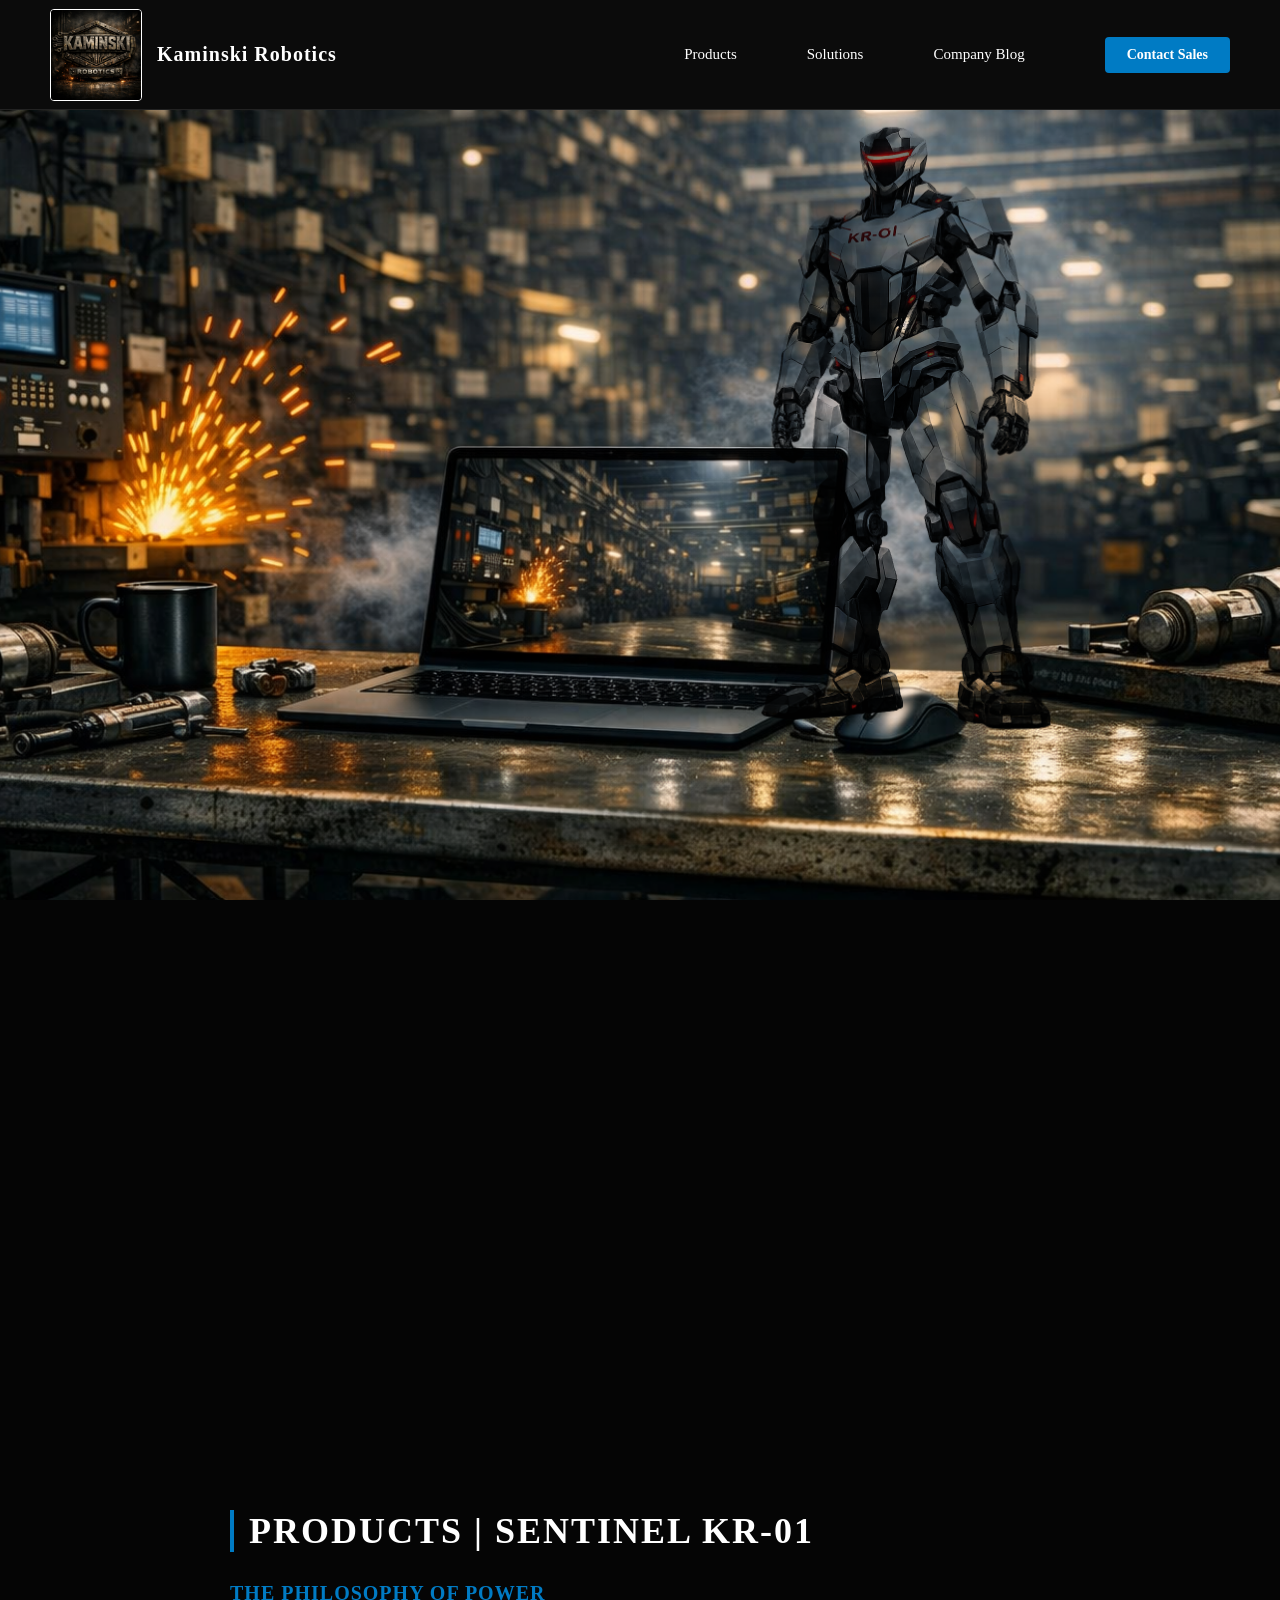
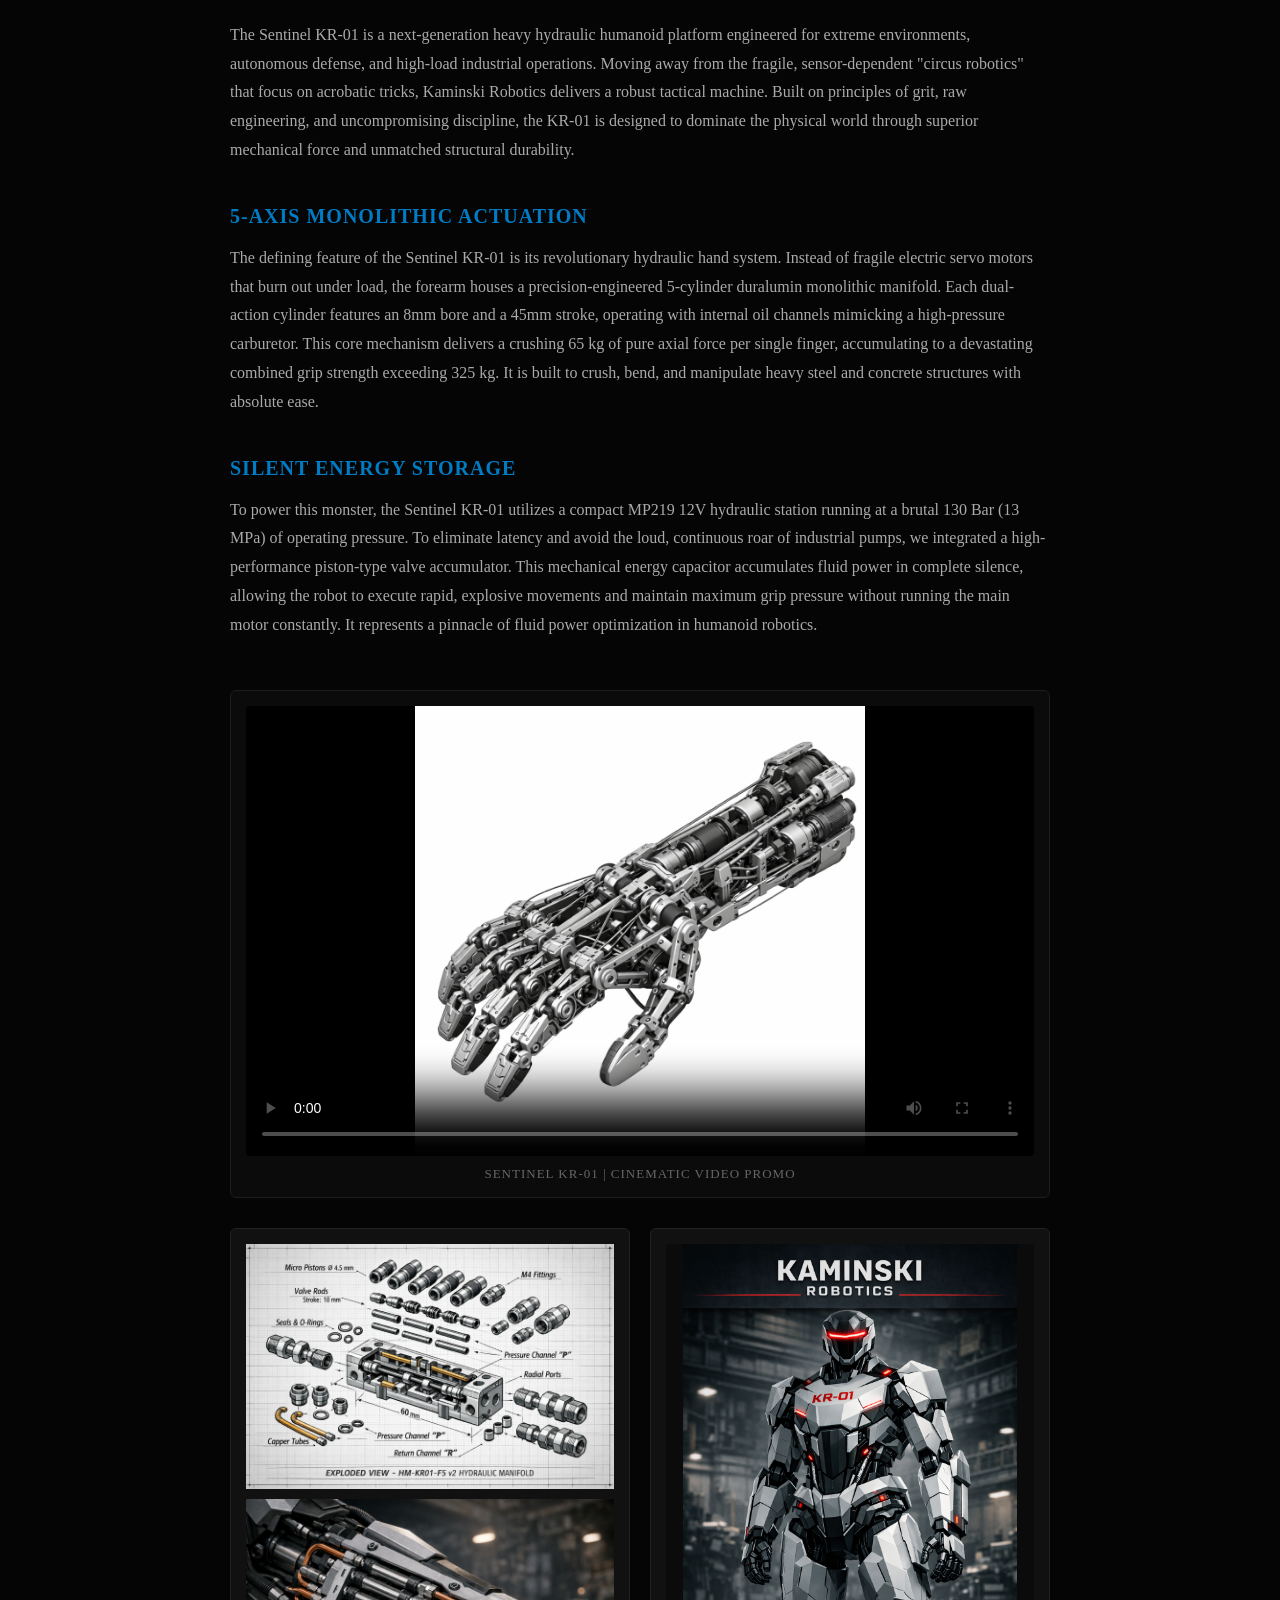
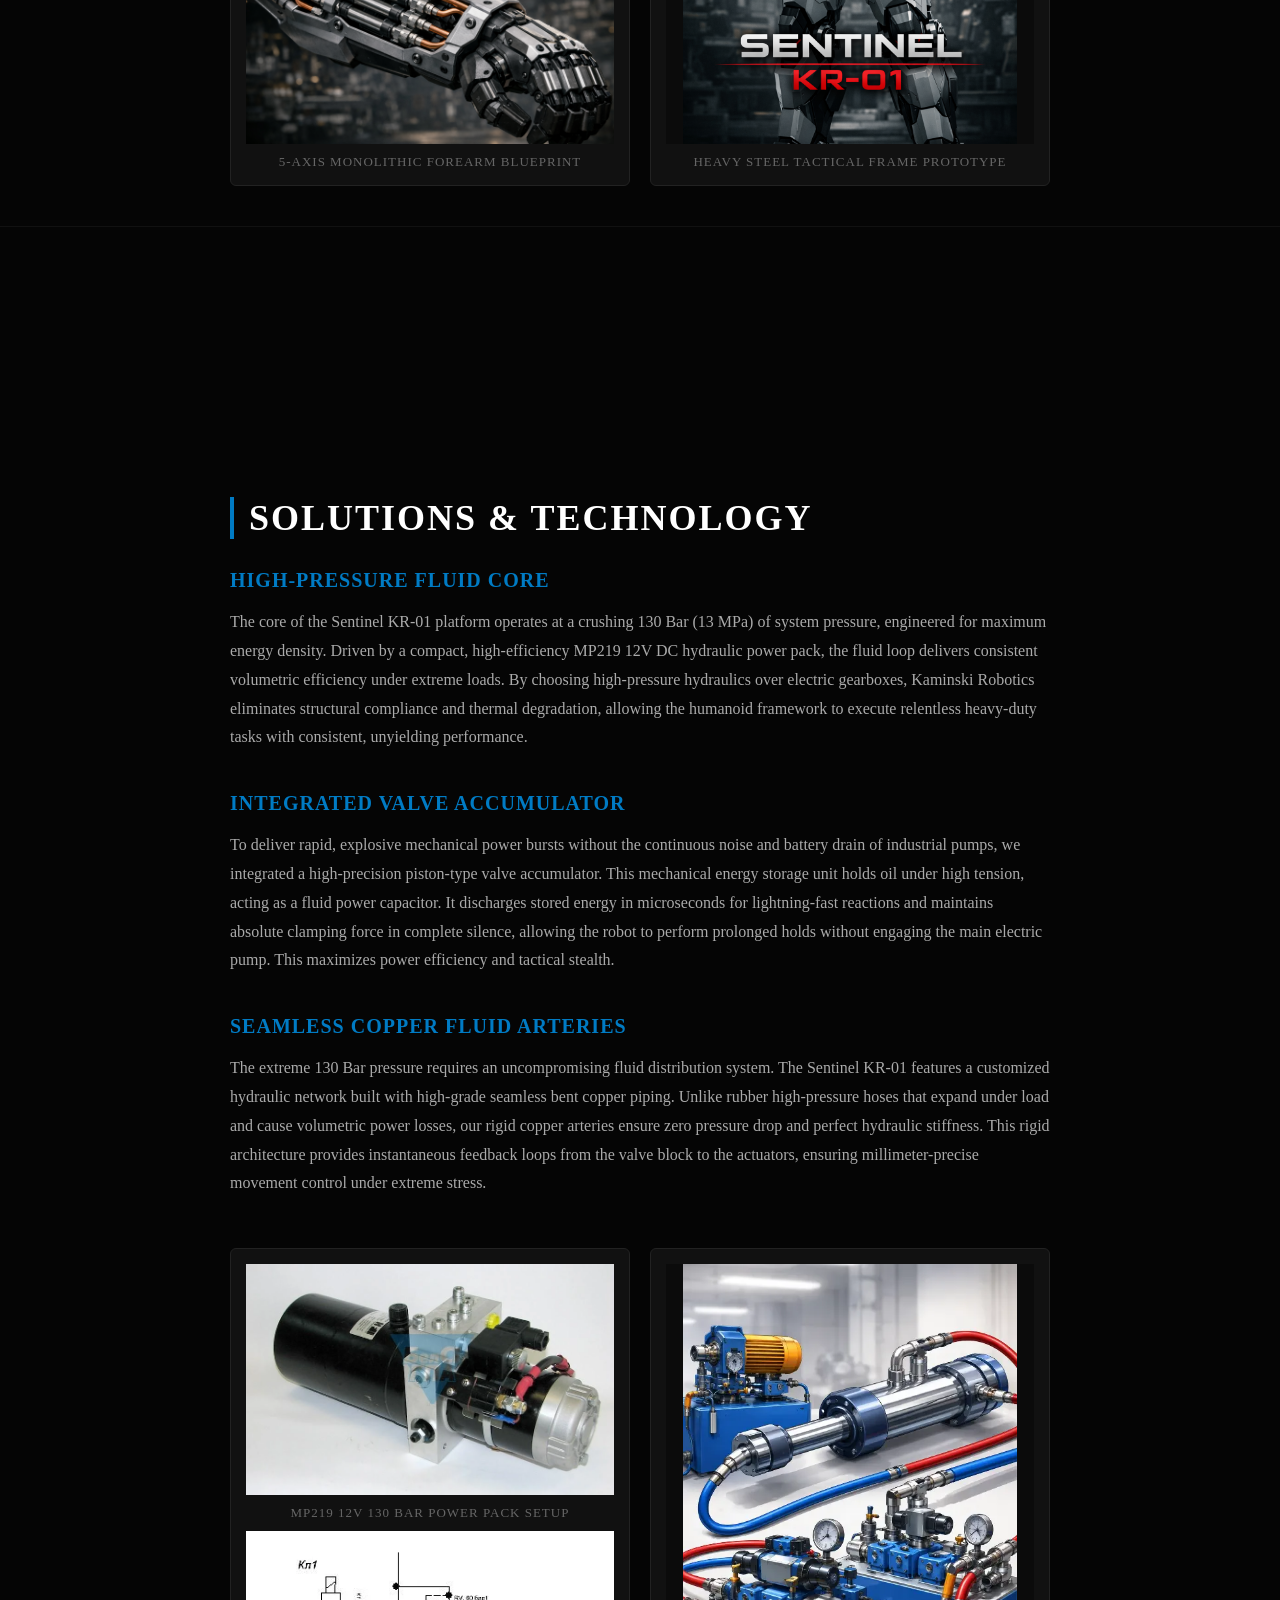
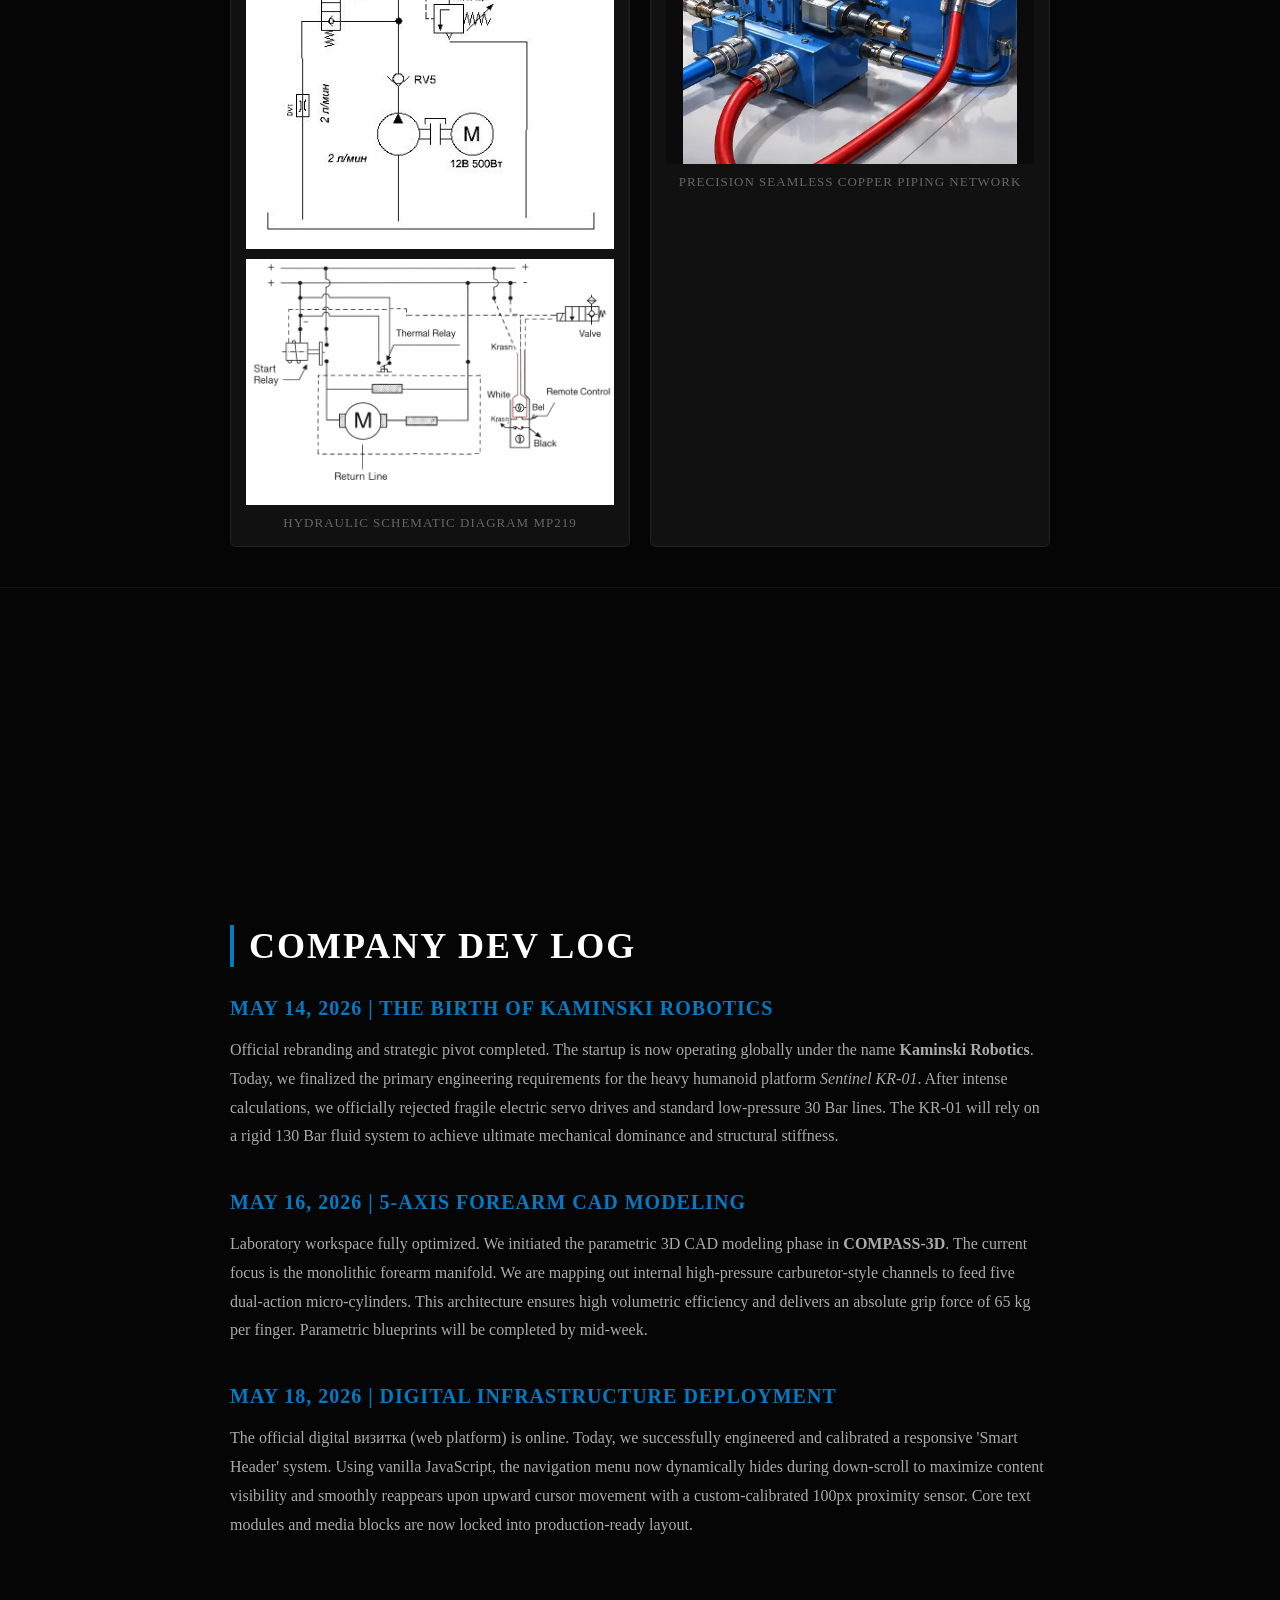
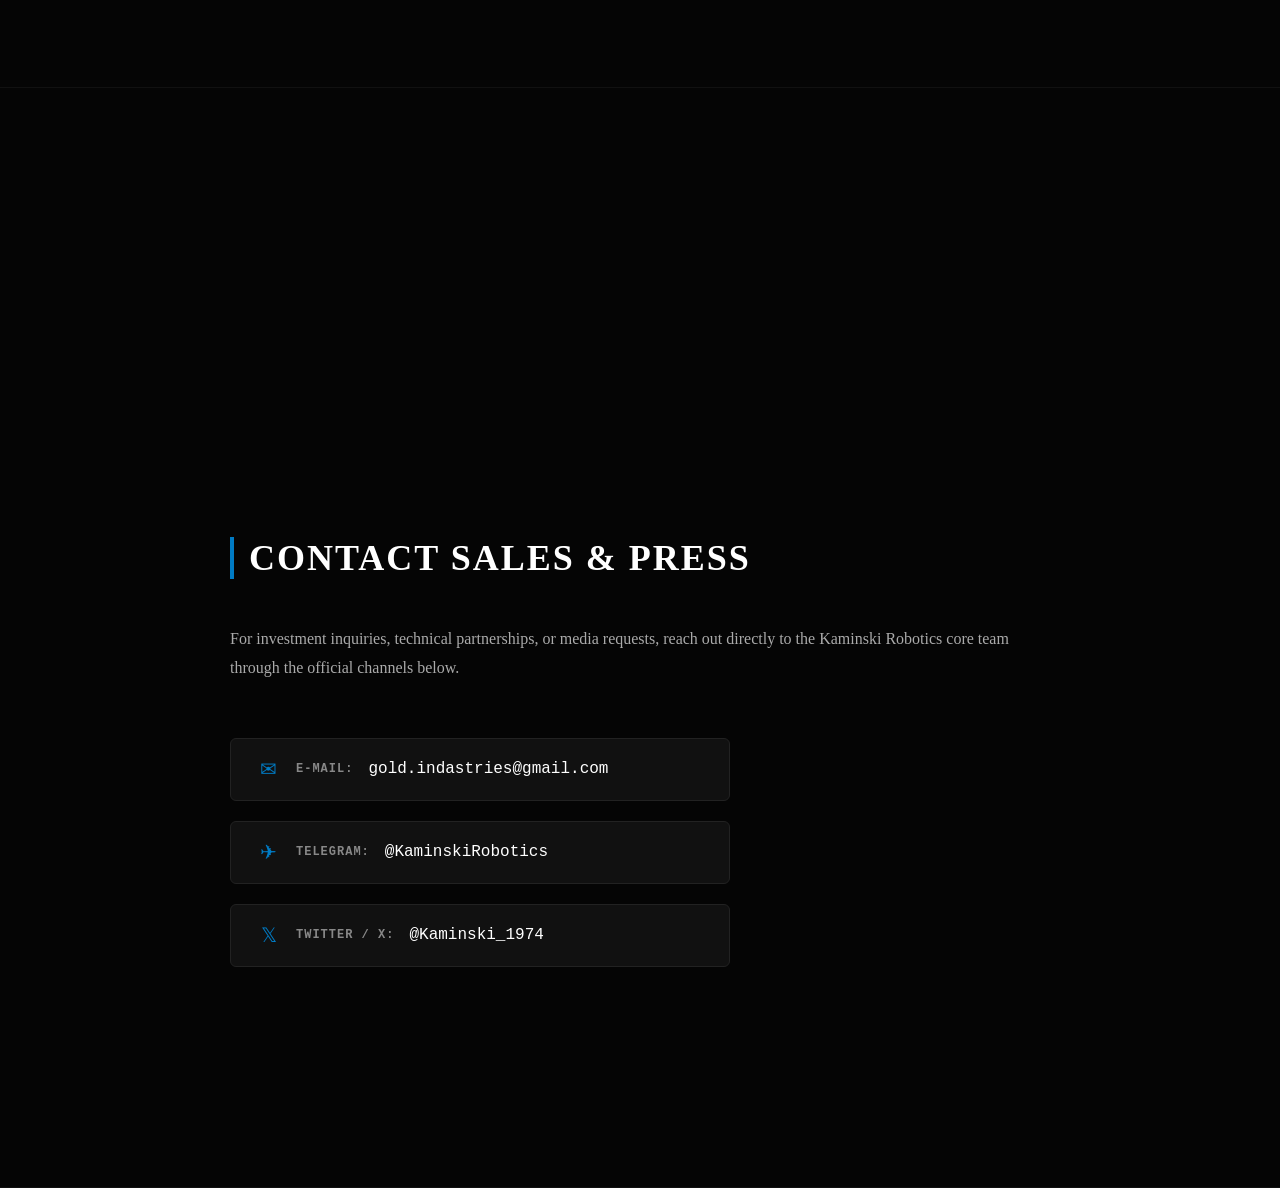
==== index.html @ d95b35e9 "Add files via upload" ====
<!doctype html>
<html lang="en">
  <head>
    <meta charset="UTF-8" />
    <title>Kaminski Robotics | Heavy Hydraulic Humanoid Sentinel KR-01</title>
    <meta name="description" content="Kaminski Robotics — development of next-generation heavy hydraulic humanoid robot Sentinel KR-01 driven by 130 Bar pressure, grit, and raw discipline." />
    <meta name="keywords" content="Kaminski Robotics, Sentinel KR-01, Sentinel robot, hydraulic robotics, humanoid robot, autonomous systems, engineering robotics, next‑gen robotics, robot development, Belarus robotics, robotics engineering, industrial automation, robot manufacturing, engineering innovation, fluid power robot, 130 bar hydraulics" />
    <meta name="robots" content="index, follow" />
    <meta name="viewport" content="width=device-width, initial-scale=1.0" />
    <link rel="stylesheet" href="css/basic.css" />
    <!-- Настройки Favicon для всех типов экранов и устройств -->

<!-- Итоговые профессиональные настройки Favicon -->
    <link rel="icon" type="image/png" href="pfoto/Emblema/favicon/favicon-96x96.png" sizes="96x96" />
    <link rel="icon" type="image/svg+xml" href="pfoto/Emblema/favicon/favicon.svg" />
    <link rel="shortcut icon" href="pfoto/Emblema/favicon/favicon.ico" />
    <link rel="apple-touch-icon" sizes="180x180" href="pfoto/Emblema/favicon/apple-touch-icon.png" />
    <link rel="manifest" href="pfoto/Emblema/favicon/site.webmanifest" />

  </head>
  <body>
   <div class="top-trigger"></div> 
    <header>
      <nav class="main-nav">
        <!-- Блок логотипа: эмблема перед текстом -->
        <div class="logo-block">
          <a href="#" id="back-to-top" style="display: flex; align-items: center; gap: 15px; text-decoration: none;">
            <img src="pfoto/Emblema/01_E.jpeg" alt="Kaminski Robotics Logo" class="logo-img"/>
            <span class="logo-text">Kaminski Robotics</span>
          </a>
        </div>
        
        <!-- Ссылки меню, сдвинутые вправо -->
        <div class="nav-links">
          <a href="#products">Products</a>
          <a href="#technology">Solutions</a>
          <a href="#devlog">Company Blog</a>
        </div>
        
        <!-- Фирменная синяя кнопка действия -->
        <div class="nav-action">
          <a href="#contacts" class="btn-sales">Contact Sales</a>
        </div>
      </nav>
    </header>

    <main>
      <!-- Блок-заставка с картинкой цеха (чистый первый экран) -->
       <!-- 1. ПЕРВЫЙ ЭКРАН (ЗАСТАВКА): Строго изолированный блок -->
      <div class="intro-bg">
        <div class="intro-robot-layer"></div>
        <div class="intro-content">
          <h1>Sentinel KR-01</h1>
          <p>Heavy Hydraulic Humanoid Platform</p>
        </div>
      </div>

      <!-- Раздел 1: ПРОДУКТЫ (Products) -->
      <section id="products" class="site-section">
        <div class="section-content">
          <h2>Products | Sentinel KR-01</h2>
          
          <!-- Блок 1: Концепт и предназначение -->
          <div class="product-block">
            <h3>The Philosophy of Power</h3>
            <p>The Sentinel KR-01 is a next-generation heavy hydraulic humanoid platform engineered for extreme environments, autonomous defense, and high-load industrial operations. Moving away from the fragile, sensor-dependent "circus robotics" that focus on acrobatic tricks, Kaminski Robotics delivers a robust tactical machine. Built on principles of grit, raw engineering, and uncompromising discipline, the KR-01 is designed to dominate the physical world through superior mechanical force and unmatched structural durability.</p>
          </div>

          <!-- Блок 2: Механическая кисть -->
          <div class="product-block">
            <h3>5-Axis Monolithic Actuation</h3>
            <p>The defining feature of the Sentinel KR-01 is its revolutionary hydraulic hand system. Instead of fragile electric servo motors that burn out under load, the forearm houses a precision-engineered 5-cylinder duralumin monolithic manifold. Each dual-action cylinder features an 8mm bore and a 45mm stroke, operating with internal oil channels mimicking a high-pressure carburetor. This core mechanism delivers a crushing 65 kg of pure axial force per single finger, accumulating to a devastating combined grip strength exceeding 325 kg. It is built to crush, bend, and manipulate heavy steel and concrete structures with absolute ease.</p>
          </div>

          <!-- Блок 3: Энергетическое превосходство -->
          <div class="product-block">
            <h3>Silent Energy Storage</h3>
            <p>To power this monster, the Sentinel KR-01 utilizes a compact MP219 12V hydraulic station running at a brutal 130 Bar (13 MPa) of operating pressure. To eliminate latency and avoid the loud, continuous roar of industrial pumps, we integrated a high-performance piston-type valve accumulator. This mechanical energy capacitor accumulates fluid power in complete silence, allowing the robot to execute rapid, explosive movements and maintain maximum grip pressure without running the main motor constantly. It represents a pinnacle of fluid power optimization in humanoid robotics.</p>
          </div>

          <!-- Блок 4: Медиа-галерея (Фото и Видео) -->
          <div class="product-media-gallery">
            <!-- Окно для видеоролика -->
            <div class="media-item video-box">
              <video controls poster="pfoto/hand/hand_01.jpeg" class="product-video">
                <source src="video/hand/video_01.mp4" type="video/mp4">
                Your browser does not support the video tag.
              </video>
              <span>Sentinel KR-01 | Cinematic Video Promo</span>
            </div>

            <!-- Контейнер для двух фотографий робота -->
            <div class="media-images">
              <div class="media-item">
                <img src="pfoto/Robot/05.png" alt="Hydraulic Hand Render" class="product-thumb"/>
                <img src="pfoto/Robot/06.png" alt="Hydraulic Hand Render" class="product-thumb">
                <span>5-Axis Monolithic Forearm Blueprint</span>
              </div>
              <div class="media-item">
                <img src="pfoto/Robot/02_R.png" alt="Sentinel Chassis" class="product-thumb"/>
                <span>Heavy Steel Tactical Frame Prototype</span>
              </div>
            </div>
          </div>
        </div>
      </section> <!-- ТЕГ УСПЕШНО ЗАКРЫТ. Ошибка каши исправлена! -->

      <!-- Раздел 2: РЕШЕНИЯ И ТЕХНОЛОГИИ (Solutions) -->
      <!-- Раздел 2: РЕШЕНИЯ И ТЕХНОЛОГИИ (Solutions) -->
<section id="technology" class="site-section">
  <div class="section-content">
    <h2>Solutions & Technology</h2>

    <!-- Блок 1: Давление и сердце системы -->
    <div class="product-block">
      <h3>High-Pressure Fluid Core</h3>
      <p>The core of the Sentinel KR-01 platform operates at a crushing 130 Bar (13 MPa) of system pressure, engineered for maximum energy density. Driven by a compact, high-efficiency MP219 12V DC hydraulic power pack, the fluid loop delivers consistent volumetric efficiency under extreme loads. By choosing high-pressure hydraulics over electric gearboxes, Kaminski Robotics eliminates structural compliance and thermal degradation, allowing the humanoid framework to execute relentless heavy-duty tasks with consistent, unyielding performance.</p>
    </div>

    <!-- Блок 2: Гидроаккумулятор (Наша фишка тишины и взрывной силы) -->
    <div class="product-block">
      <h3>Integrated Valve Accumulator</h3>
      <p>To deliver rapid, explosive mechanical power bursts without the continuous noise and battery drain of industrial pumps, we integrated a high-precision piston-type valve accumulator. This mechanical energy storage unit holds oil under high tension, acting as a fluid power capacitor. It discharges stored energy in microseconds for lightning-fast reactions and maintains absolute clamping force in complete silence, allowing the robot to perform prolonged holds without engaging the main electric pump. This maximizes power efficiency and tactical stealth.</p>
    </div>

    <!-- Блок 3: Медные магистрали -->
    <div class="product-block">
      <h3>Seamless Copper Fluid Arteries</h3>
      <p>The extreme 130 Bar pressure requires an uncompromising fluid distribution system. The Sentinel KR-01 features a customized hydraulic network built with high-grade seamless bent copper piping. Unlike rubber high-pressure hoses that expand under load and cause volumetric power losses, our rigid copper arteries ensure zero pressure drop and perfect hydraulic stiffness. This rigid architecture provides instantaneous feedback loops from the valve block to the actuators, ensuring millimeter-precise movement control under extreme stress.</p>
    </div>

    <!-- Блок 4: Медиа-зона для этого раздела (Сюда мы вставим фото вашей гидростанции и медных трубок) -->
    <div class="product-media-gallery">
      <div class="media-images">
        <div class="media-item">
          <!-- Сюда пойдет фото вашей реальной маслостанции МРР219 -->
          <img src="pfoto/Pomp/Pomp_01.webp" alt="MP219 Hydraulic Station" class="product-thumb"/>
          <span>MP219 12V 130 Bar Power Pack Setup</span>
          <img src="pfoto/Pomp/Pomp_03.webp" alt="MP219 Hydraulic Station" class="product-thumb"/>
          <img src="pfoto/Pomp/Pomp_04.png" alt="MP219 Hydraulic Station" class="product-thumb"/>
          <span>HYDRAULIC SCHEMATIC DIAGRAM MP219</span>
        </div>
        <div class="media-item">
          <!-- Сюда пойдет фото изогнутых медных трубок, клапанов или манометра на 130 бар -->
          <img src="pfoto/Pomp/Pomp_02.webp" alt="Copper Fluid Lines" class="product-thumb"/>
          <span>Precision Seamless Copper Piping Network</span>
        </div>
      </div>
    </div>

  </div>
</section>


      <!-- Раздел 3: БЛОГ РАЗРАБОТКИ (Company Blog) -->
      <!-- Раздел 3: БЛОГ РАЗРАБОТКИ (Company Blog) -->
<section id="devlog" class="site-section">
  <div class="section-content">
    <h2>Company Dev Log</h2>

    <!-- Запись 1: Запуск компании и выбор гидросистемы -->
    <div class="product-block">
      <h3>May 14, 2026 | The Birth of Kaminski Robotics</h3>
      <p>Official rebranding and strategic pivot completed. The startup is now operating globally under the name <strong>Kaminski Robotics</strong>. Today, we finalized the primary engineering requirements for the heavy humanoid platform <em>Sentinel KR-01</em>. After intense calculations, we officially rejected fragile electric servo drives and standard low-pressure 30 Bar lines. The KR-01 will rely on a rigid 130 Bar fluid system to achieve ultimate mechanical dominance and structural stiffness.</p>
    </div>

    <!-- Запись 2: Проектирование моноблока -->
    <div class="product-block">
      <h3>May 16, 2026 | 5-Axis Forearm CAD Modeling</h3>
      <p>Laboratory workspace fully optimized. We initiated the parametric 3D CAD modeling phase in <strong>COMPASS-3D</strong>. The current focus is the monolithic forearm manifold. We are mapping out internal high-pressure carburetor-style channels to feed five dual-action micro-cylinders. This architecture ensures high volumetric efficiency and delivers an absolute grip force of 65 kg per finger. Parametric blueprints will be completed by mid-week.</p>
    </div>

    <!-- Запись 3: Калибровка умного веб-интерфейса -->
    <div class="product-block">
      <h3>May 18, 2026 | Digital Infrastructure Deployment</h3>
      <p>The official digital визитка (web platform) is online. Today, we successfully engineered and calibrated a responsive 'Smart Header' system. Using vanilla JavaScript, the navigation menu now dynamically hides during down-scroll to maximize content visibility and smoothly reappears upon upward cursor movement with a custom-calibrated 100px proximity sensor. Core text modules and media blocks are now locked into production-ready layout.</p>
    </div>

  </div>
</section>
 <!-- Раздел 4: КОНТАКТЫ (Contacts) -->
      <section id="contacts" class="site-section">
        <div class="section-content contacts-box">
          <h2>Contact Sales & Press</h2>
          <p>For investment inquiries, technical partnerships, or media requests, reach out directly to the Kaminski Robotics core team through the official channels below.</p>
          
          <div class="contacts-links">
            <!-- 1. E-mail с автозаполнением темы -->
            <a href="mailto:sony2764@://gmail.com" class="contact-item">
              <span class="contact-icon">✉</span> 
              <span class="contact-label">E-mail:</span> gold.indastries@gmail.com
            </a>

            <!-- 2. Telegram (Замените 'YourTelegram' на ваш реальный ник или канал) -->
            <a href="https://t.me" target="_blank" class="contact-item">
              <span class="contact-icon">✈</span> 
              <span class="contact-label">Telegram:</span> @KaminskiRobotics
            </a>

            <!-- 3. X / Twitter (Замените 'YourTwitter' на ваш ник) -->
            <a href="https://x.com" target="_blank" class="contact-item">
              <span class="contact-icon">𝕏</span> 
              <span class="contact-label">Twitter / X:</span> @Kaminski_1974
            </a>
          </div>
        </div>
      </section>
    </main>
    
    <!-- Подключение нашей умной логики мыши и скролла -->
    <script src="js/script.js"></script> 
  </body>
</html>
---- css/basic.css ----
/* 1. Базовые настройки экрана (Разрешаем сайту свободный скролл) */
html, body, main {
  margin: 0;
  padding: 0;
  width: 100%;
}

html {
  scroll-behavior: smooth;
}

/* 2. Общие настройки цвета фона */
body {
  background-color: #050505;
}

/* 3. Натяжение картинки цеха строго на один первый экран */
.intro-bg {
  position: absolute;
  top: 0;
  left: 0;
  width: 100%;
  height: 100vh; /* Ровно один экран в высоту */
  background-image: url(../pfoto/View/01_V.png);
  background-size: cover;
  background-repeat: no-repeat;
  background-position: center top;
  z-index: 1; /* Картинка лежит под контентом */
}



.intro-robot-layer {
  position: absolute;
  top: 90px;
  right: 5%; 
  width: 50%; 
  height: 85vh;

 
  
  /* ИСПРАВЛЕНО: Точный путь к вашему файлу */
  background-image: url(../pfoto/Robot/07.png); 
  
  background-size: contain; 
  background-repeat: no-repeat;
  background-position: bottom center; 
  background-blend-mode: multiply; 
  mix-blend-mode: multiply; 
  z-index: 3; 
}




/* Настройка тега шапки */
header {
  width: 100%;
  margin: 0;
  padding: 0;
}

/* 4. Главная панель меню Kaminski Robotics */
.main-nav {
  background-color: #0b0b0b;
  border-bottom: 1px solid #222222;
  height: 110px; 
  width: 100%;
  margin: 0;
  box-sizing: border-box;
  display: flex;
  align-items: center;
  padding: 0 50px;

  /* Фиксация меню и плавность анимации */
  position: fixed;
  top: 0;
  left: 0;
  z-index: 9999; /* Меню перекрывает картинку */
  transition: transform 0.4s ease-in-out; 
  transform: translateY(0); 
}

.logo-block {
  display: flex;
  align-items: center;
  gap: 15px; 
}

.logo-block a, .logo-block a:visited {
  color: #ffffff;
}

/* Массивная, заметная эмблема */
.logo-img {
  height: 90px; 
  width: 90px;
  object-fit: cover;
  border-radius: 4px; 
  border: 1px solid white; 
}

.logo-text {
  color: #ffffff;
  font-weight: 800;
  font-size: 20px;
  letter-spacing: 1px;
}

/* Смещение меню в правый край */
.nav-links {
  display: flex;
  gap: 70px; 
  margin-left: auto; 
  margin-right: 80px; 
}

.nav-links a {
  color: #ffffff;
  text-decoration: none;
  font-weight: 500;
  font-size: 15px;
  transition: 0.2s;
  white-space: nowrap;
}

.nav-links a:hover {
  color: #d4af37; 
}

/* Настройка синей кнопки в стиле Boston Dynamics */
.nav-action {
  display: flex;
  align-items: center;
}

.btn-sales {
  background-color: #007bc4;
  color: #ffffff;
  text-decoration: none;
  padding: 10px 22px;
  border-radius: 4px;
  font-weight: 600;
  font-size: 14px;
  transition: 0.3s;
  white-space: nowrap;
}

.btn-sales:hover {
  background-color: #005da1;
}







/* 5. Настройка размашистых текстовых разделов */
.site-section {
  position: relative;
  z-index: 2; /* Поднимает текст над фоновой картинкой первого экрана */
  width: 100%;
  min-height: 100vh; /* Каждый блок занимает ровно один экран */
  
  /* ИСПРАВЛЕНО: Теперь элементы строятся сверху вниз, а не сжимаются вбок */
  display: flex;
  flex-direction: column; 
  align-items: center;
  justify-content: center;
  
  background-color: #050505; 
  border-bottom: 1px solid #111111; 
  box-sizing: border-box; 
}

/* Опускаем самый первый раздел ниже, освобождая интро-рисунок */
#products {
  margin-top: 160vh; 
}



/* ИСПРАВЛЕНО: Даем 200px чистого пространства между разделами, чтобы разнести их */
.site-section + .site-section {
  margin-top: 200px; 
}

/* Настройка текстового контейнера */
.section-content {
  width: 100%;
  max-width: 900px;
  padding: 40px;
  text-align: left;
  box-sizing: border-box;
}

/* Брутальные заголовки с синей чертой */
.section-content h2 {
  color: #ffffff;
  font-size: 36px;
  font-weight: 800;
  text-transform: uppercase;
  letter-spacing: 2px;
  margin-bottom: 30px;
  border-left: 4px solid #007bc4; 
  padding-left: 15px;
}

/* Инженерный текст описания */
.section-content p {
  color: #aaaaaa; 
  font-size: 16px;
  line-height: 1.8; 
  margin-bottom: 25px;
}

/* 6. Технические классы для «умного меню» */
.top-trigger {
  position: fixed;
  top: 0;
  left: 0;
  width: 100%;
  height: 20px; 
  z-index: 10000; 
  pointer-events: auto;
}

.main-nav.nav-hidden {
  transform: translateY(-110px);
}

/* Дополнительные стили для объемного описания продукта */
.product-block {
  margin-bottom: 40px; /* Отступы между смысловыми абзацами */
}

.product-block h3 {
  color: #007bc4; /* Синие аккуратные подзаголовки */
  font-size: 20px;
  text-transform: uppercase;
  letter-spacing: 1px;
  margin-bottom: 10px;
}

/* Стили для галереи фото и видео */
.product-media-gallery {
  display: flex;
  flex-direction: column;
  gap: 30px;
  margin-top: 50px;
  width: 100%;
}

.media-item {
  display: flex;
  flex-direction: column;
  gap: 10px;
  background-color: #111111;
  padding: 15px;
  border-radius: 6px;
  border: 1px solid #222222;
}

.media-item span {
  color: #666666;
  font-size: 13px;
  text-transform: uppercase;
  letter-spacing: 1px;
}

.product-video {
  width: 100%;
  max-height: 450px;
  border-radius: 4px;
  background-color: #000000;
}



.media-images {
  display: flex;
  gap: 20px;
  width: 100%;
}

/* ИСПРАВЛЕНО: Настройка карточки-контейнера для картинки */
.media-images .media-item {
  flex: 1; /* Даем картинкам одинаковую ширину */
  display: flex;
  flex-direction: column;
  align-items: center; /* Центрируем робота внутри карточки */
  background-color: #111111;
  padding: 15px;
  border-radius: 6px;
  border: 1px solid #222222;
}



/* ИСПРАВЛЕНО: Для вертикальной картинки робота оставляем бережное сжатие без обрезки */
.media-images .media-item:nth-child(2) .product-thumb {
  object-fit: contain; 
}


/* ИСПРАВЛЕНО: Для горизонтального чертежа включаем полное растягивание по ширине блока.
   Теперь он раскроется от края до края, и все надписи станут четко видны! */
.media-images .media-item:first-child .product-thumb {
  object-fit: fill; 
}



/* ИСПРАВЛЕНО: Полностью переделываем логику масштабирования картинки робота */
.product-thumb {
  width: 100%;       /* Растягиваем по ширине карточки */
  max-height: 500px; /* Ограничиваем максимальную высоту, чтобы робот не улетал за экран */
  
  /* ГЛАВНЫЕ СТРОЧКИ ДЛЯ ИСПРАВЛЕНИЯ: */
  object-fit: contain; /* Силой сжимает картинку БЕЗ ОБРЕЗКИ. Теперь робот войдет целиком! */
  background-color: #0b0b0b; /* Темная подложка, если картинка вертикальная */
}



/* Окно-контейнер для плеера */
.video-box {
  background-color: #0b0b0b !important;
  border: 1px solid #1c1c1c !important;
  display: flex;
  flex-direction: column;
  align-items: center; /* Центрируем видео и подпись */
}

/* Сам видеоплеер */
.product-video {
  width: 100%;
  
  /* 1. ЖЕСТКО ФИКСИРУЕМ ВЫСОТУ: теперь окно плеера не будет сжиматься при запуске */
  height: 450px; 
  
  /* 2. ИДЕАЛЬНОЕ ЦВЕТОВОЕ СЛИЯНИЕ: красим пустоту по бокам в чисто черный цвет, 
     чтобы вертикальное видео смотрелось стильно на темном фоне */
  background-color: #000000; 
  
  /* 3. УМНОЕ МАСШТАБИРОВАНИЕ: видео аккуратно вписывается по высоте, 
     а заставка-постер не растягивается как чудовище */
  object-fit: contain; 
  
  border-radius: 4px;
}

/* Настройки контейнера контактов */
.contacts-box {
  display: flex;
  flex-direction: column;
  align-items: flex-start;
}

.contacts-links {
  display: flex;
  flex-direction: column;
  gap: 20px;
  width: 100%;
  margin-top: 30px;
}

/* Элемент списка контактов */
.contact-item {
  display: flex;
  align-items: center;
  gap: 15px;
  background-color: #111111;
  border: 1px solid #222222;
  padding: 18px 25px;
  border-radius: 6px;
  color: #ffffff !important;
  text-decoration: none;
  font-size: 16px;
  font-family: monospace; /* Инженерный моноширинный шрифт */
  transition: 0.3s ease-in-out;
  width: 100%;
  max-width: 500px;
  box-sizing: border-box;
}

/* Эффект наведения — плашка плавно загорается фирменным синим */
.contact-item:hover {
  background-color: #0c1a24;
  border-color: #007bc4;
  transform: translateX(5px); /* Легкий сдвиг вправо при наведении */
}

.contact-icon {
  font-size: 20px;
  color: #007bc4; /* Синие иконки */
  width: 25px;
  text-align: center;
}

.contact-label {
  color: #888888;
  font-weight: bold;
  text-transform: uppercase;
  font-size: 12px;
  letter-spacing: 1px;
}
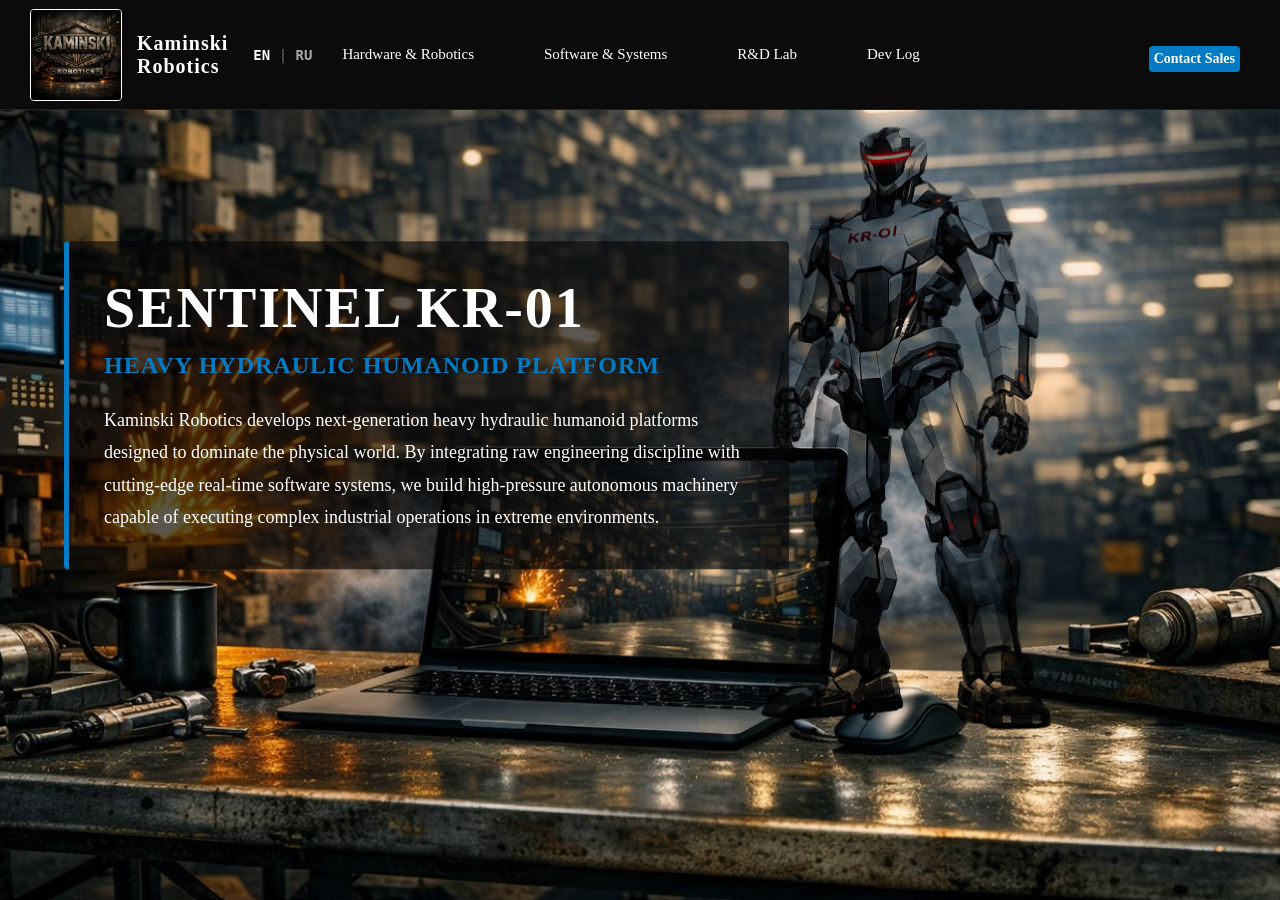
==== commit 0c811dc9: "Add files via upload" ====
--- a/index.html
+++ b/index.html
@@ -2,212 +2,101 @@
 <html lang="en">
   <head>
     <meta charset="UTF-8" />
-    <title>Kaminski Robotics | Heavy Hydraulic Humanoid Sentinel KR-01</title>
-    <meta name="description" content="Kaminski Robotics — development of next-generation heavy hydraulic humanoid robot Sentinel KR-01 driven by 130 Bar pressure, grit, and raw discipline." />
-    <meta name="keywords" content="Kaminski Robotics, Sentinel KR-01, Sentinel robot, hydraulic robotics, humanoid robot, autonomous systems, engineering robotics, next‑gen robotics, robot development, Belarus robotics, robotics engineering, industrial automation, robot manufacturing, engineering innovation, fluid power robot, 130 bar hydraulics" />
-    <meta name="robots" content="index, follow" />
+    <title>
+      Kaminski Robotics | Heavy Hydraulic Humanoid Platform Sentinel KR-01
+    </title>
     <meta name="viewport" content="width=device-width, initial-scale=1.0" />
+    <meta name="google" content="notranslate" />
+    <meta
+      name="description"
+      content="Engineering next-generation heavy hydraulic humanoid platforms. High-pressure fluid dynamics, 5-axis monolithic actuation, and real-time RTOS software."
+    />
+    <meta
+      name="keywords"
+      content="robotics, hydraulic humanoid, tactile frame, Sentinel KR-01, CAD models, RTOS, Kaminski Robotics"
+    />
     <link rel="stylesheet" href="css/basic.css" />
-    <!-- Настройки Favicon для всех типов экранов и устройств -->
-
-<!-- Итоговые профессиональные настройки Favicon -->
-    <link rel="icon" type="image/png" href="pfoto/Emblema/favicon/favicon-96x96.png" sizes="96x96" />
-    <link rel="icon" type="image/svg+xml" href="pfoto/Emblema/favicon/favicon.svg" />
-    <link rel="shortcut icon" href="pfoto/Emblema/favicon/favicon.ico" />
-    <link rel="apple-touch-icon" sizes="180x180" href="pfoto/Emblema/favicon/apple-touch-icon.png" />
-    <link rel="manifest" href="pfoto/Emblema/favicon/site.webmanifest" />
-
+    <!-- Итоговые профессиональные настройки Favicon -->
+    <link
+      rel="icon"
+      type="image/png"
+      href="favicon/favicon-96x96.png"
+      sizes="96x96"
+    />
+    <link rel="icon" type="image/svg+xml" href="favicon/favicon.svg" />
+    <link rel="shortcut icon" href="favicon/favicon.ico" />
+    <link
+      rel="apple-touch-icon"
+      sizes="180x180"
+      href="favicon/apple-touch-icon.png"
+    />
+    <link rel="manifest" href="favicon/site.webmanifest" />
   </head>
   <body>
-   <div class="top-trigger"></div> 
+    <div class="top-trigger"></div>
+
     <header>
       <nav class="main-nav">
-        <!-- Блок логотипа: эмблема перед текстом -->
         <div class="logo-block">
-          <a href="#" id="back-to-top" style="display: flex; align-items: center; gap: 15px; text-decoration: none;">
-            <img src="pfoto/Emblema/01_E.jpeg" alt="Kaminski Robotics Logo" class="logo-img"/>
+          <a
+            href="index.html"
+            style="
+              display: flex;
+              align-items: center;
+              gap: 15px;
+              text-decoration: none;
+            "
+          >
+            <img
+              src="pfoto/Emblema_01.jpeg"
+              alt="Kaminski Robotics Logo"
+              class="logo-img"
+            />
             <span class="logo-text">Kaminski Robotics</span>
           </a>
         </div>
-        
-        <!-- Ссылки меню, сдвинутые вправо -->
+
+        <div class="lang-switch">
+          <!-- ИСПРАВЛЕНО: Ссылка RU теперь ведет на созданный нами русский файл! -->
+          <span class="lang-current">EN</span> |
+          <a href="index-ru.html" class="lang-link">RU</a>
+        </div>
+
+        <div class="hamburger">☰</div>
+
         <div class="nav-links">
-          <a href="#products">Products</a>
-          <a href="#technology">Solutions</a>
-          <a href="#devlog">Company Blog</a>
+          <!-- ОСТАВЛЯЕМ ТОЛЬКО ТРИ ГЛАВНЫЕ ССЫЛКИ, КОНТАКТЫ ОТСЮДА СТИРАЕМ -->
+          <a href="hardware.html">Hardware & Robotics</a>
+          <a href="software.html">Software & Systems</a>
+          <a href="research.html">R&D Lab</a>
+          <a href="devlog.html">Dev Log</a>
         </div>
-        
-        <!-- Фирменная синяя кнопка действия -->
+
+        <!-- Вот эта синяя кнопка и будет нашей единственной, главной графой контактов в шапке! -->
         <div class="nav-action">
-          <a href="#contacts" class="btn-sales">Contact Sales</a>
+          <a href="contact.html" class="btn-sales">Contact Sales</a>
         </div>
       </nav>
     </header>
 
     <main>
-      <!-- Блок-заставка с картинкой цеха (чистый первый экран) -->
-       <!-- 1. ПЕРВЫЙ ЭКРАН (ЗАСТАВКА): Строго изолированный блок -->
+      <!-- Первый экран (Заставка) — на ПК выглядит роскошно, на мобилках скроется автоматически -->
       <div class="intro-bg">
         <div class="intro-robot-layer"></div>
         <div class="intro-content">
           <h1>Sentinel KR-01</h1>
-          <p>Heavy Hydraulic Humanoid Platform</p>
+          <h2>Heavy Hydraulic Humanoid Platform</h2>
+          <p class="intro-manifest-text">
+            Kaminski Robotics develops next-generation heavy hydraulic humanoid
+            platforms designed to dominate the physical world. By integrating
+            raw engineering discipline with cutting-edge real-time software
+            systems, we build high-pressure autonomous machinery capable of
+            executing complex industrial operations in extreme environments.
+          </p>
         </div>
       </div>
+    </main>
 
-      <!-- Раздел 1: ПРОДУКТЫ (Products) -->
-      <section id="products" class="site-section">
-        <div class="section-content">
-          <h2>Products | Sentinel KR-01</h2>
-          
-          <!-- Блок 1: Концепт и предназначение -->
-          <div class="product-block">
-            <h3>The Philosophy of Power</h3>
-            <p>The Sentinel KR-01 is a next-generation heavy hydraulic humanoid platform engineered for extreme environments, autonomous defense, and high-load industrial operations. Moving away from the fragile, sensor-dependent "circus robotics" that focus on acrobatic tricks, Kaminski Robotics delivers a robust tactical machine. Built on principles of grit, raw engineering, and uncompromising discipline, the KR-01 is designed to dominate the physical world through superior mechanical force and unmatched structural durability.</p>
-          </div>
-
-          <!-- Блок 2: Механическая кисть -->
-          <div class="product-block">
-            <h3>5-Axis Monolithic Actuation</h3>
-            <p>The defining feature of the Sentinel KR-01 is its revolutionary hydraulic hand system. Instead of fragile electric servo motors that burn out under load, the forearm houses a precision-engineered 5-cylinder duralumin monolithic manifold. Each dual-action cylinder features an 8mm bore and a 45mm stroke, operating with internal oil channels mimicking a high-pressure carburetor. This core mechanism delivers a crushing 65 kg of pure axial force per single finger, accumulating to a devastating combined grip strength exceeding 325 kg. It is built to crush, bend, and manipulate heavy steel and concrete structures with absolute ease.</p>
-          </div>
-
-          <!-- Блок 3: Энергетическое превосходство -->
-          <div class="product-block">
-            <h3>Silent Energy Storage</h3>
-            <p>To power this monster, the Sentinel KR-01 utilizes a compact MP219 12V hydraulic station running at a brutal 130 Bar (13 MPa) of operating pressure. To eliminate latency and avoid the loud, continuous roar of industrial pumps, we integrated a high-performance piston-type valve accumulator. This mechanical energy capacitor accumulates fluid power in complete silence, allowing the robot to execute rapid, explosive movements and maintain maximum grip pressure without running the main motor constantly. It represents a pinnacle of fluid power optimization in humanoid robotics.</p>
-          </div>
-
-          <!-- Блок 4: Медиа-галерея (Фото и Видео) -->
-          <div class="product-media-gallery">
-            <!-- Окно для видеоролика -->
-            <div class="media-item video-box">
-              <video controls poster="pfoto/hand/hand_01.jpeg" class="product-video">
-                <source src="video/hand/video_01.mp4" type="video/mp4">
-                Your browser does not support the video tag.
-              </video>
-              <span>Sentinel KR-01 | Cinematic Video Promo</span>
-            </div>
-
-            <!-- Контейнер для двух фотографий робота -->
-            <div class="media-images">
-              <div class="media-item">
-                <img src="pfoto/Robot/05.png" alt="Hydraulic Hand Render" class="product-thumb"/>
-                <img src="pfoto/Robot/06.png" alt="Hydraulic Hand Render" class="product-thumb">
-                <span>5-Axis Monolithic Forearm Blueprint</span>
-              </div>
-              <div class="media-item">
-                <img src="pfoto/Robot/02_R.png" alt="Sentinel Chassis" class="product-thumb"/>
-                <span>Heavy Steel Tactical Frame Prototype</span>
-              </div>
-            </div>
-          </div>
-        </div>
-      </section> <!-- ТЕГ УСПЕШНО ЗАКРЫТ. Ошибка каши исправлена! -->
-
-      <!-- Раздел 2: РЕШЕНИЯ И ТЕХНОЛОГИИ (Solutions) -->
-      <!-- Раздел 2: РЕШЕНИЯ И ТЕХНОЛОГИИ (Solutions) -->
-<section id="technology" class="site-section">
-  <div class="section-content">
-    <h2>Solutions & Technology</h2>
-
-    <!-- Блок 1: Давление и сердце системы -->
-    <div class="product-block">
-      <h3>High-Pressure Fluid Core</h3>
-      <p>The core of the Sentinel KR-01 platform operates at a crushing 130 Bar (13 MPa) of system pressure, engineered for maximum energy density. Driven by a compact, high-efficiency MP219 12V DC hydraulic power pack, the fluid loop delivers consistent volumetric efficiency under extreme loads. By choosing high-pressure hydraulics over electric gearboxes, Kaminski Robotics eliminates structural compliance and thermal degradation, allowing the humanoid framework to execute relentless heavy-duty tasks with consistent, unyielding performance.</p>
-    </div>
-
-    <!-- Блок 2: Гидроаккумулятор (Наша фишка тишины и взрывной силы) -->
-    <div class="product-block">
-      <h3>Integrated Valve Accumulator</h3>
-      <p>To deliver rapid, explosive mechanical power bursts without the continuous noise and battery drain of industrial pumps, we integrated a high-precision piston-type valve accumulator. This mechanical energy storage unit holds oil under high tension, acting as a fluid power capacitor. It discharges stored energy in microseconds for lightning-fast reactions and maintains absolute clamping force in complete silence, allowing the robot to perform prolonged holds without engaging the main electric pump. This maximizes power efficiency and tactical stealth.</p>
-    </div>
-
-    <!-- Блок 3: Медные магистрали -->
-    <div class="product-block">
-      <h3>Seamless Copper Fluid Arteries</h3>
-      <p>The extreme 130 Bar pressure requires an uncompromising fluid distribution system. The Sentinel KR-01 features a customized hydraulic network built with high-grade seamless bent copper piping. Unlike rubber high-pressure hoses that expand under load and cause volumetric power losses, our rigid copper arteries ensure zero pressure drop and perfect hydraulic stiffness. This rigid architecture provides instantaneous feedback loops from the valve block to the actuators, ensuring millimeter-precise movement control under extreme stress.</p>
-    </div>
-
-    <!-- Блок 4: Медиа-зона для этого раздела (Сюда мы вставим фото вашей гидростанции и медных трубок) -->
-    <div class="product-media-gallery">
-      <div class="media-images">
-        <div class="media-item">
-          <!-- Сюда пойдет фото вашей реальной маслостанции МРР219 -->
-          <img src="pfoto/Pomp/Pomp_01.webp" alt="MP219 Hydraulic Station" class="product-thumb"/>
-          <span>MP219 12V 130 Bar Power Pack Setup</span>
-          <img src="pfoto/Pomp/Pomp_03.webp" alt="MP219 Hydraulic Station" class="product-thumb"/>
-          <img src="pfoto/Pomp/Pomp_04.png" alt="MP219 Hydraulic Station" class="product-thumb"/>
-          <span>HYDRAULIC SCHEMATIC DIAGRAM MP219</span>
-        </div>
-        <div class="media-item">
-          <!-- Сюда пойдет фото изогнутых медных трубок, клапанов или манометра на 130 бар -->
-          <img src="pfoto/Pomp/Pomp_02.webp" alt="Copper Fluid Lines" class="product-thumb"/>
-          <span>Precision Seamless Copper Piping Network</span>
-        </div>
-      </div>
-    </div>
-
-  </div>
-</section>
-
-
-      <!-- Раздел 3: БЛОГ РАЗРАБОТКИ (Company Blog) -->
-      <!-- Раздел 3: БЛОГ РАЗРАБОТКИ (Company Blog) -->
-<section id="devlog" class="site-section">
-  <div class="section-content">
-    <h2>Company Dev Log</h2>
-
-    <!-- Запись 1: Запуск компании и выбор гидросистемы -->
-    <div class="product-block">
-      <h3>May 14, 2026 | The Birth of Kaminski Robotics</h3>
-      <p>Official rebranding and strategic pivot completed. The startup is now operating globally under the name <strong>Kaminski Robotics</strong>. Today, we finalized the primary engineering requirements for the heavy humanoid platform <em>Sentinel KR-01</em>. After intense calculations, we officially rejected fragile electric servo drives and standard low-pressure 30 Bar lines. The KR-01 will rely on a rigid 130 Bar fluid system to achieve ultimate mechanical dominance and structural stiffness.</p>
-    </div>
-
-    <!-- Запись 2: Проектирование моноблока -->
-    <div class="product-block">
-      <h3>May 16, 2026 | 5-Axis Forearm CAD Modeling</h3>
-      <p>Laboratory workspace fully optimized. We initiated the parametric 3D CAD modeling phase in <strong>COMPASS-3D</strong>. The current focus is the monolithic forearm manifold. We are mapping out internal high-pressure carburetor-style channels to feed five dual-action micro-cylinders. This architecture ensures high volumetric efficiency and delivers an absolute grip force of 65 kg per finger. Parametric blueprints will be completed by mid-week.</p>
-    </div>
-
-    <!-- Запись 3: Калибровка умного веб-интерфейса -->
-    <div class="product-block">
-      <h3>May 18, 2026 | Digital Infrastructure Deployment</h3>
-      <p>The official digital визитка (web platform) is online. Today, we successfully engineered and calibrated a responsive 'Smart Header' system. Using vanilla JavaScript, the navigation menu now dynamically hides during down-scroll to maximize content visibility and smoothly reappears upon upward cursor movement with a custom-calibrated 100px proximity sensor. Core text modules and media blocks are now locked into production-ready layout.</p>
-    </div>
-
-  </div>
-</section>
- <!-- Раздел 4: КОНТАКТЫ (Contacts) -->
-      <section id="contacts" class="site-section">
-        <div class="section-content contacts-box">
-          <h2>Contact Sales & Press</h2>
-          <p>For investment inquiries, technical partnerships, or media requests, reach out directly to the Kaminski Robotics core team through the official channels below.</p>
-          
-          <div class="contacts-links">
-            <!-- 1. E-mail с автозаполнением темы -->
-            <a href="mailto:sony2764@://gmail.com" class="contact-item">
-              <span class="contact-icon">✉</span> 
-              <span class="contact-label">E-mail:</span> gold.indastries@gmail.com
-            </a>
-
-            <!-- 2. Telegram (Замените 'YourTelegram' на ваш реальный ник или канал) -->
-            <a href="https://t.me" target="_blank" class="contact-item">
-              <span class="contact-icon">✈</span> 
-              <span class="contact-label">Telegram:</span> @KaminskiRobotics
-            </a>
-
-            <!-- 3. X / Twitter (Замените 'YourTwitter' на ваш ник) -->
-            <a href="https://x.com" target="_blank" class="contact-item">
-              <span class="contact-icon">𝕏</span> 
-              <span class="contact-label">Twitter / X:</span> @Kaminski_1974
-            </a>
-          </div>
-        </div>
-      </section>
-    </main>
-    
-    <!-- Подключение нашей умной логики мыши и скролла -->
-    <script src="js/script.js"></script> 
+    <script src="js/script.js"></script>
   </body>
 </html>
--- a/css/basic.css
+++ b/css/basic.css
@@ -1,5 +1,9 @@
-/* 1. Базовые настройки экрана (Разрешаем сайту свободный скролл) */
-html, body, main {
+/* ==========================================
+   1. БАЗОВЫЕ НАСТРОЙКИ ЭКРАНА И СБРОС ОТСТУПОВ
+   ========================================== */
+html,
+body,
+main {
   margin: 0;
   padding: 0;
   width: 100%;
@@ -9,95 +13,55 @@
   scroll-behavior: smooth;
 }
 
-/* 2. Общие настройки цвета фона */
 body {
   background-color: #050505;
-}
-
-/* 3. Натяжение картинки цеха строго на один первый экран */
-.intro-bg {
-  position: absolute;
-  top: 0;
-  left: 0;
-  width: 100%;
-  height: 100vh; /* Ровно один экран в высоту */
-  background-image: url(../pfoto/View/01_V.png);
-  background-size: cover;
-  background-repeat: no-repeat;
-  background-position: center top;
-  z-index: 1; /* Картинка лежит под контентом */
-}
-
-
-
-.intro-robot-layer {
-  position: absolute;
-  top: 90px;
-  right: 5%; 
-  width: 50%; 
-  height: 85vh;
-
- 
-  
-  /* ИСПРАВЛЕНО: Точный путь к вашему файлу */
-  background-image: url(../pfoto/Robot/07.png); 
-  
-  background-size: contain; 
-  background-repeat: no-repeat;
-  background-position: bottom center; 
-  background-blend-mode: multiply; 
-  mix-blend-mode: multiply; 
-  z-index: 3; 
-}
-
-
-
-
-/* Настройка тега шапки */
+  overflow-x: hidden; /* Жёсткая защита: сайт никогда не будет дёргаться вбок на мобилках */
+}
+
 header {
   width: 100%;
   margin: 0;
   padding: 0;
 }
 
-/* 4. Главная панель меню Kaminski Robotics */
+/* ==========================================
+   2. ГЛАВНАЯ ПАНЕЛЬ МЕНЮ KAMINSKI ROBOTICS
+   ========================================== */
 .main-nav {
   background-color: #0b0b0b;
   border-bottom: 1px solid #222222;
-  height: 110px; 
+  height: 110px;
   width: 100%;
   margin: 0;
   box-sizing: border-box;
   display: flex;
   align-items: center;
-  padding: 0 50px;
-
-  /* Фиксация меню и плавность анимации */
+  padding: 0 30px;
   position: fixed;
   top: 0;
   left: 0;
-  z-index: 9999; /* Меню перекрывает картинку */
-  transition: transform 0.4s ease-in-out; 
-  transform: translateY(0); 
+  z-index: 9999;
+  transition: transform 0.4s ease-in-out;
+  transform: translateY(0);
 }
 
 .logo-block {
   display: flex;
   align-items: center;
-  gap: 15px; 
-}
-
-.logo-block a, .logo-block a:visited {
-  color: #ffffff;
-}
-
-/* Массивная, заметная эмблема */
+  gap: 15px;
+}
+
+.logo-block a,
+.logo-block a:visited {
+  color: #ffffff;
+}
+
 .logo-img {
-  height: 90px; 
+  height: 90px;
   width: 90px;
   object-fit: cover;
-  border-radius: 4px; 
-  border: 1px solid white; 
+  border-radius: 4px;
+  border: 1px solid white;
 }
 
 .logo-text {
@@ -107,12 +71,20 @@
   letter-spacing: 1px;
 }
 
-/* Смещение меню в правый край */
+/* Кнопка-гамбургер: по умолчанию на компьютерах она ПОЛНОСТЬЮ СКРЫТА */
+.hamburger {
+  display: none;
+  color: #ffffff;
+  font-size: 30px;
+  cursor: pointer;
+  user-select: none;
+}
+
 .nav-links {
   display: flex;
-  gap: 70px; 
-  margin-left: auto; 
-  margin-right: 80px; 
+  gap: 70px;
+  margin-left: 30px;
+  margin-right: 80px;
 }
 
 .nav-links a {
@@ -125,20 +97,31 @@
 }
 
 .nav-links a:hover {
-  color: #d4af37; 
-}
-
-/* Настройка синей кнопки в стиле Boston Dynamics */
+  color: #d4af37;
+}
+
+/* Синяя кнопка аккуратно встает по центру чуть ниже, 
+     чтобы никогда больше не улетать за правый край экрана! */
 .nav-action {
-  display: flex;
-  align-items: center;
+  width: 100% !important;
+  display: flex !important;
+  align-items: left;
+  justify-content: right !important; /* Центрируем кнопку на второй строчке */
+
+  /* ИСПРАВЛЕНО: Добавляем жесткий правый отступ, который силой сдвинет кнопку влево, 
+       внутрь безопасных границ экрана! */
+  padding-right: 10px !important;
+  box-sizing: border-box !important; /* Защита: отступы не будут раздувать блок наружу */
+
+  margin-top: 8px !important;
+  order: 4 !important;
 }
 
 .btn-sales {
   background-color: #007bc4;
   color: #ffffff;
   text-decoration: none;
-  padding: 10px 22px;
+  padding: 5px 5px;
   border-radius: 4px;
   font-weight: 600;
   font-size: 14px;
@@ -150,43 +133,76 @@
   background-color: #005da1;
 }
 
-
-
-
-
-
-
-/* 5. Настройка размашистых текстовых разделов */
+.top-trigger {
+  position: fixed;
+  top: 0;
+  left: 0;
+  width: 100%;
+  height: 20px;
+  z-index: 10000;
+  pointer-events: auto;
+}
+
+.main-nav.nav-hidden {
+  transform: translateY(-110px);
+}
+
+/* ==========================================
+   3. МОНУМЕНТАЛЬНЫЙ ПЕРВЫЙ ЭКРАН (ЦЕХ + РОБОТ)
+   ========================================== */
+.intro-bg {
+  position: absolute;
+  top: 0;
+  left: 0;
+  width: 100%;
+  height: 100vh;
+  background-image: url(../pfoto/View_01.png); /* Прямой путь без матрёшек */
+  background-size: cover;
+  background-repeat: no-repeat;
+  background-position: center top;
+  z-index: 1;
+}
+
+.intro-robot-layer {
+  position: absolute;
+  top: 90px;
+  right: 5%;
+  width: 50%;
+  height: 85vh;
+  background-image: url(../pfoto/Robot_02.png); /* Прямой путь без матрёшек */
+  background-size: contain;
+  background-repeat: no-repeat;
+  background-position: bottom center;
+  background-blend-mode: multiply;
+  mix-blend-mode: multiply;
+  z-index: 3;
+}
+
+/* ==========================================
+   4. НАСТРОЙКА РАЗМАШИСТЫХ ТЕКСТОВЫХ РАЗДЕЛОВ
+   ========================================== */
 .site-section {
   position: relative;
-  z-index: 2; /* Поднимает текст над фоновой картинкой первого экрана */
-  width: 100%;
-  min-height: 100vh; /* Каждый блок занимает ровно один экран */
-  
-  /* ИСПРАВЛЕНО: Теперь элементы строятся сверху вниз, а не сжимаются вбок */
-  display: flex;
-  flex-direction: column; 
+  z-index: 2;
+  width: 100%;
+  min-height: 100vh;
+  display: flex;
+  flex-direction: column;
   align-items: center;
   justify-content: center;
-  
-  background-color: #050505; 
-  border-bottom: 1px solid #111111; 
-  box-sizing: border-box; 
-}
-
-/* Опускаем самый первый раздел ниже, освобождая интро-рисунок */
+  background-color: #050505;
+  border-bottom: 1px solid #111111;
+  box-sizing: border-box;
+}
+
 #products {
-  margin-top: 160vh; 
-}
-
-
-
-/* ИСПРАВЛЕНО: Даем 200px чистого пространства между разделами, чтобы разнести их */
+  margin-top: 160vh;
+}
+
 .site-section + .site-section {
-  margin-top: 200px; 
-}
-
-/* Настройка текстового контейнера */
+  margin-top: 200px;
+}
+
 .section-content {
   width: 100%;
   max-width: 900px;
@@ -195,7 +211,6 @@
   box-sizing: border-box;
 }
 
-/* Брутальные заголовки с синей чертой */
 .section-content h2 {
   color: #ffffff;
   font-size: 36px;
@@ -203,47 +218,32 @@
   text-transform: uppercase;
   letter-spacing: 2px;
   margin-bottom: 30px;
-  border-left: 4px solid #007bc4; 
+  border-left: 4px solid #007bc4;
   padding-left: 15px;
 }
 
-/* Инженерный текст описания */
 .section-content p {
-  color: #aaaaaa; 
+  color: #aaaaaa;
   font-size: 16px;
-  line-height: 1.8; 
+  line-height: 1.8;
   margin-bottom: 25px;
 }
 
-/* 6. Технические классы для «умного меню» */
-.top-trigger {
-  position: fixed;
-  top: 0;
-  left: 0;
-  width: 100%;
-  height: 20px; 
-  z-index: 10000; 
-  pointer-events: auto;
-}
-
-.main-nav.nav-hidden {
-  transform: translateY(-110px);
-}
-
-/* Дополнительные стили для объемного описания продукта */
 .product-block {
-  margin-bottom: 40px; /* Отступы между смысловыми абзацами */
+  margin-bottom: 40px;
 }
 
 .product-block h3 {
-  color: #007bc4; /* Синие аккуратные подзаголовки */
+  color: #007bc4;
   font-size: 20px;
   text-transform: uppercase;
   letter-spacing: 1px;
   margin-bottom: 10px;
 }
 
-/* Стили для галереи фото и видео */
+/* ==========================================
+   5. МЕДИА-ГАЛЕРЕЯ ЧЕРТЕЖЕЙ И ПЛЕЕРА
+   ========================================== */
 .product-media-gallery {
   display: flex;
   flex-direction: column;
@@ -260,6 +260,7 @@
   padding: 15px;
   border-radius: 6px;
   border: 1px solid #222222;
+  box-sizing: border-box;
 }
 
 .media-item span {
@@ -269,14 +270,21 @@
   letter-spacing: 1px;
 }
 
+.video-box {
+  background-color: #0b0b0b !important;
+  border: 1px solid #1c1c1c !important;
+  display: flex;
+  flex-direction: column;
+  align-items: center;
+}
+
 .product-video {
   width: 100%;
-  max-height: 450px;
+  height: 450px; /* Ваша жёсткая фиксация высоты */
+  background-color: #000000;
+  object-fit: contain;
   border-radius: 4px;
-  background-color: #000000;
-}
-
-
+}
 
 .media-images {
   display: flex;
@@ -284,74 +292,34 @@
   width: 100%;
 }
 
-/* ИСПРАВЛЕНО: Настройка карточки-контейнера для картинки */
 .media-images .media-item {
-  flex: 1; /* Даем картинкам одинаковую ширину */
+  flex: 1;
   display: flex;
   flex-direction: column;
-  align-items: center; /* Центрируем робота внутри карточки */
+  align-items: center;
   background-color: #111111;
   padding: 15px;
   border-radius: 6px;
   border: 1px solid #222222;
 }
 
-
-
-/* ИСПРАВЛЕНО: Для вертикальной картинки робота оставляем бережное сжатие без обрезки */
 .media-images .media-item:nth-child(2) .product-thumb {
-  object-fit: contain; 
-}
-
-
-/* ИСПРАВЛЕНО: Для горизонтального чертежа включаем полное растягивание по ширине блока.
-   Теперь он раскроется от края до края, и все надписи станут четко видны! */
+  object-fit: contain;
+}
+
 .media-images .media-item:first-child .product-thumb {
-  object-fit: fill; 
-}
-
-
-
-/* ИСПРАВЛЕНО: Полностью переделываем логику масштабирования картинки робота */
+  object-fit: fill;
+}
+
 .product-thumb {
-  width: 100%;       /* Растягиваем по ширине карточки */
-  max-height: 500px; /* Ограничиваем максимальную высоту, чтобы робот не улетал за экран */
-  
-  /* ГЛАВНЫЕ СТРОЧКИ ДЛЯ ИСПРАВЛЕНИЯ: */
-  object-fit: contain; /* Силой сжимает картинку БЕЗ ОБРЕЗКИ. Теперь робот войдет целиком! */
-  background-color: #0b0b0b; /* Темная подложка, если картинка вертикальная */
-}
-
-
-
-/* Окно-контейнер для плеера */
-.video-box {
-  background-color: #0b0b0b !important;
-  border: 1px solid #1c1c1c !important;
-  display: flex;
-  flex-direction: column;
-  align-items: center; /* Центрируем видео и подпись */
-}
-
-/* Сам видеоплеер */
-.product-video {
-  width: 100%;
-  
-  /* 1. ЖЕСТКО ФИКСИРУЕМ ВЫСОТУ: теперь окно плеера не будет сжиматься при запуске */
-  height: 450px; 
-  
-  /* 2. ИДЕАЛЬНОЕ ЦВЕТОВОЕ СЛИЯНИЕ: красим пустоту по бокам в чисто черный цвет, 
-     чтобы вертикальное видео смотрелось стильно на темном фоне */
-  background-color: #000000; 
-  
-  /* 3. УМНОЕ МАСШТАБИРОВАНИЕ: видео аккуратно вписывается по высоте, 
-     а заставка-постер не растягивается как чудовище */
-  object-fit: contain; 
-  
-  border-radius: 4px;
-}
-
-/* Настройки контейнера контактов */
+  width: 100%;
+  max-height: 500px;
+  background-color: #0b0b0b;
+}
+
+/* ==========================================
+   6. БРУТАЛЬНЫЕ ПЛАШКИ КОНТАКТОВ
+   ========================================== */
 .contacts-box {
   display: flex;
   flex-direction: column;
@@ -366,7 +334,6 @@
   margin-top: 30px;
 }
 
-/* Элемент списка контактов */
 .contact-item {
   display: flex;
   align-items: center;
@@ -378,23 +345,22 @@
   color: #ffffff !important;
   text-decoration: none;
   font-size: 16px;
-  font-family: monospace; /* Инженерный моноширинный шрифт */
+  font-family: monospace;
   transition: 0.3s ease-in-out;
   width: 100%;
   max-width: 500px;
   box-sizing: border-box;
 }
 
-/* Эффект наведения — плашка плавно загорается фирменным синим */
 .contact-item:hover {
   background-color: #0c1a24;
   border-color: #007bc4;
-  transform: translateX(5px); /* Легкий сдвиг вправо при наведении */
+  transform: translateX(5px);
 }
 
 .contact-icon {
   font-size: 20px;
-  color: #007bc4; /* Синие иконки */
+  color: #007bc4;
   width: 25px;
   text-align: center;
 }
@@ -405,4 +371,457 @@
   text-transform: uppercase;
   font-size: 12px;
   letter-spacing: 1px;
-}+}
+
+/* ==========================================
+   7. УМНЫЙ АДАПТИВ ПОД ЛЮБЫЕ ЭКРАНЫ
+   ========================================== */
+
+/* ==========================================
+   ТОЧЕЧНАЯ КАЛИБРОВКА ШАПКИ ДЛЯ СМАРТФОНОВ
+   ========================================== */
+
+/* 📱 3. СМАРТФОНЫ СВЕРХКОМПАКТНЫЕ (до 320px) */
+@media (max-width: 320px) {
+  .logo-text {
+    font-size: 11px !important; /* Предельно аккуратный шрифт для старых iPhone */
+    max-width: 100px !important;
+  }
+  .logo-img {
+    height: 38px !important;
+    width: 38px !important;
+  }
+  .hamburger {
+    font-size: 22px !important;
+  }
+  .btn-sales {
+    font-size: 10px !important;
+    padding: 5px 12px !important;
+  }
+  #products {
+    margin-top: 160px !important;
+  }
+}
+
+/* 📱 2. СМАРТФОНЫ БОЛЬШИЕ МОБИЛЬНЫЕ (до 425px) */
+@media (max-width: 425px) {
+  .main-nav {
+    flex-wrap: wrap !important; /* Разрешаем элементам аккуратно группироваться */
+    justify-content: space-between !important;
+    padding: 8px 12px !important;
+  }
+  .logo-block {
+    max-width: 70% !important; /* Логотип занимает свою безопасную левую зону */
+  }
+  .logo-text {
+    font-size: 13px !important;
+    max-width: 120px !important; /* Еще сильнее держим дистанцию от гамбургера */
+  }
+  /* Гамбургер встает четко в правый угол, не прижимаясь к тексту */
+  .hamburger {
+    margin-right: 5px !important;
+    order: 2 !important;
+  }
+  /* Синяя кнопка аккуратно встает по центру чуть ниже, 
+     чтобы никогда больше не улетать за правый край экрана! */
+  .nav-action {
+    width: 100% !important;
+    justify-content: center !important;
+    margin-top: 8px !important;
+    order: 4 !important;
+  }
+  .btn-sales {
+    width: auto !important;
+    text-align: center !important;
+    padding: 6px 16px !important;
+  }
+  /* Опускаем текст продуктов еще ниже, так как мобильное меню стало двухстрочным */
+  #products {
+    margin-top: 170px !important;
+  }
+}
+
+/* 📱 Смартфоны (до 480px) */
+@media (max-width: 480px) {
+  .logo-text {
+    font-size: 14px;
+  }
+  .logo-img {
+    height: 50px;
+    width: 50px;
+  }
+  .main-nav {
+    padding: 10px 15px;
+  }
+  .hamburger {
+    margin-right: 15px;
+  }
+  .btn-sales {
+    padding: 8px 15px;
+    font-size: 12px;
+  }
+  .section-content h2 {
+    font-size: 24px;
+  }
+  .contact-item {
+    font-size: 14px;
+    padding: 12px 15px;
+  }
+}
+
+/* 📱 1. СМАРТФОНЫ СРЕДНИЕ (до 575px) */
+@media (max-width: 575px) {
+  .main-nav {
+    padding: 10px 15px !important;
+    height: auto !important; /* Разрешаем шапке дышать, если элементы перенесутся */
+    min-height: 90px !important;
+  }
+  .logo-text {
+    font-size: 14px !important;
+    max-width: 140px !important; /* Жесткий барьер: текст не налезет на полоски */
+    line-height: 1.2 !important;
+  }
+  .logo-img {
+    height: 45px !important;
+    width: 45px !important;
+  }
+  .hamburger {
+    margin-right: 15px !important;
+    font-size: 26px !important;
+  }
+  .btn-sales {
+    padding: 8px 14px !important;
+    font-size: 11px !important;
+  }
+}
+
+/* 📠 ПЛАНШЕТЫ И СМАРТФОНЫ (до 768px) */
+@media (max-width: 768px) {
+  /* ... ваши остальные настройки меню и гамбургера остаются прежними ... */
+
+  /* ИСПРАВЛЕНО: Эта строчка намертво стирает мешающий текст, 
+     а также саму картинку робота и цеха с экранов мобильных устройств! */
+  .intro-bg,
+  .intro-robot-layer,
+  .intro-content {
+    display: none !important;
+  }
+
+  /* Подтягиваем первый текстовый раздел Products к самому верху, 
+     чтобы сайт на телефоне начинался красиво и сразу под шапкой меню */
+  #products {
+    margin-top: 110px !important;
+  }
+}
+
+/* 📠 Планшеты (до 768px) */
+@media (max-width: 768px) {
+  .main-nav {
+    height: auto;
+    padding: 15px 30px;
+    justify-content: space-between;
+  }
+
+  /* Включаем иконку гамбургера на планшетах и мобилках */
+  .hamburger {
+    display: block;
+    margin-left: 10px;
+    margin-right: 30px;
+  }
+
+  /* Ссылки меню изначально прячутся в красивую мобильную шторку */
+  .nav-links {
+    display: none; /* Скроем для простоты, пока не настроим шторку до конца */
+    width: 100%;
+    order: 3;
+    flex-direction: column;
+    align-items: center;
+    gap: 15px;
+    margin: 15px 0 0 0;
+  }
+
+  /* Эффект выезда меню, когда нажат гамбургер (класс .active добавляется из нашего JS) */
+  .nav-links.active {
+    display: flex;
+  }
+
+  /* Бережно уводим робота на задний план на мелких экранах, чтобы не заслонял заголовок */
+  .intro-robot-layer {
+    width: 70%;
+    height: 60vh;
+    top: auto;
+    bottom: 0;
+    right: 0;
+    opacity: 0.25;
+  }
+
+  /* Картинки чертежей встают в ровную вертикальную ленту */
+  .media-images {
+    flex-direction: column;
+    gap: 20px;
+  }
+
+  .product-video {
+    height: auto;
+    max-height: 350px;
+  }
+}
+
+/* 📠 ПРОМЕЖУТОЧНЫЕ ДИСПЛЕИ И МАЛЕНЬКИЕ ПЛАНШЕТЫ (769px) */
+@media (max-width: 769px) {
+  .main-nav {
+    /* ИСПРАВЛЕНО: Уменьшаем боковые отступы шапки до 20px, чтобы освободить место */
+    padding: 0 20px !important;
+    height: 110px !important;
+  }
+
+  .logo-text {
+    font-size: 16px !important;
+  }
+
+  .logo-img {
+    height: 70px !important; /* Чуть уменьшаем эмблему для экономии места */
+    width: 70px !important;
+  }
+
+  .nav-links {
+    /* ИСПРАВЛЕНО: Резко уменьшаем шаг между ссылками с 70px до 20px, 
+       чтобы они компактно встали по центру и не выталкивали синюю кнопку! */
+    gap: 20px !important;
+    margin-left: auto !important;
+    margin-right: 30px !important; /* Уменьшаем правый зазор перед кнопкой */
+  }
+
+  .btn-sales {
+    padding: 8px 16px !important;
+    font-size: 13px !important; /* Делаем синюю кнопку чуть компактнее */
+  }
+}
+
+/* 💻 Ноутбуки и мониторы чуть меньше обычного (до 1200px) */
+@media (max-width: 1200px) {
+  .nav-links {
+    gap: 40px;
+    margin-right: 40px;
+  }
+  .logo-text {
+    font-size: 18px;
+  }
+}
+
+/* Стили переключателя языков в меню */
+.lang-switch {
+  color: #555555;
+  font-size: 14px;
+  font-weight: 600;
+  margin-left: 25px; /* Небольшой отступ от логотипа */
+  font-family: monospace;
+  user-select: none;
+  white-space: nowrap;
+}
+
+.lang-link {
+  color: #aaaaaa !important;
+  text-decoration: none;
+  transition: 0.2s;
+}
+
+.lang-link:hover {
+  color: #007bc4 !important; /* При наведении подсвечивается нашим фирменным синим */
+}
+
+.lang-current {
+  color: #ffffff; /* Активный язык горит белым */
+  font-weight: bold;
+}
+
+/* Скрытие переключателя на маленьких смартфонах, чтобы не перегружать строку */
+@media (max-width: 425px) {
+  .lang-switch {
+    margin-left: 10px !important;
+    font-size: 12px !important;
+  }
+}
+
+/* ==========================================
+   СТИЛИ ДЛЯ МАСШТАБНОГО КОРПОРАТИВНОГО ФУТЕРА
+   ========================================== */
+.site-footer {
+  background-color: #0b0b0b;
+  border-top: 1px solid #222222;
+  padding: 60px 5% 30px 5%;
+  width: 100%;
+  box-sizing: border-box;
+  font-family: sans-serif;
+}
+
+.footer-container {
+  display: flex;
+  justify-content: space-between;
+  flex-wrap: wrap;
+  gap: 40px;
+  max-width: 1200px;
+  margin: 0 auto;
+}
+
+.footer-brand {
+  flex: 1;
+  min-width: 200px;
+}
+
+.footer-logo {
+  height: 60px;
+  width: 60px;
+  object-fit: cover;
+  border-radius: 4px;
+  border: 1px solid #444444;
+  margin-bottom: 20px;
+}
+
+.footer-socials {
+  display: flex;
+  gap: 15px;
+}
+
+.footer-socials a {
+  color: #888888;
+  text-decoration: none;
+  font-size: 18px;
+  transition: 0.2s;
+}
+
+.footer-socials a:hover {
+  color: #007bc4;
+}
+
+.footer-column {
+  flex: 1;
+  min-width: 150px;
+  display: flex;
+  flex-direction: column;
+  gap: 12px;
+}
+
+.footer-column h4 {
+  color: #ffffff;
+  font-size: 14px;
+  text-transform: uppercase;
+  letter-spacing: 1px;
+  margin-bottom: 8px;
+}
+
+.footer-column a {
+  color: #888888;
+  text-decoration: none;
+  font-size: 14px;
+  transition: 0.2s;
+}
+
+.footer-column a:hover {
+  color: #ffffff;
+}
+
+.footer-bottom {
+  margin-top: 50px;
+  border-top: 1px solid #1c1c1c;
+  padding-top: 20px;
+  display: flex;
+  justify-content: space-between;
+  color: #444444;
+  font-size: 12px;
+  max-width: 1200px;
+  margin-left: auto;
+  margin-right: auto;
+}
+
+/* Адаптация подвала под смартфоны */
+@media (max-width: 768px) {
+  .footer-container {
+    flex-direction: column;
+    gap: 30px;
+  }
+  .footer-bottom {
+    flex-direction: column;
+    gap: 10px;
+  }
+}
+
+/* Настройки текстового контейнера на главной картинке */
+.intro-content {
+  position: absolute;
+  top: 45%; /* Слегка скорректировали центровку по вертикали */
+  left: 5%;
+  transform: translateY(-50%);
+  max-width: 650px; /* ИСПРАВЛЕНО: Расширили бокс с 550px до 650px для крупных букв */
+  z-index: 5;
+  padding: 35px;
+  background: rgba(
+    5,
+    5,
+    5,
+    0.65
+  ); /* Чуть-чуть плотнее сделали подложку для четкости */
+  border-left: 5px solid #007bc4; /* Сделали синюю линию толще и заметнее */
+  border-radius: 4px;
+}
+
+.intro-content h1 {
+  color: #ffffff;
+  font-size: 56px; /* ИСПРАВЛЕНО: Увеличили главный заголовок с 48px до 56px */
+  font-weight: 900;
+  margin: 0 0 12px 0;
+  text-transform: uppercase;
+  letter-spacing: 2px;
+}
+
+.intro-content h2 {
+  color: #007bc4;
+  font-size: 24px; /* ИСПРАВЛЕНО: Увеличили подзаголовок с 20px до 24px */
+  font-weight: 700;
+  margin: 0 0 25px 0;
+  text-transform: uppercase;
+  letter-spacing: 1px;
+}
+
+.intro-manifest-text {
+  color: #ffffff !important; /* ИСПРАВЛЕНО: Сделали цвет букв чисто белым для максимальной контрастности */
+  font-size: 18px !important; /* ИСПРАВЛЕНО: Резко подняли размер шрифта текста с 15px до 18px! */
+  line-height: 1.8 !important; /* Сделали шаг между строками свободнее */
+  margin: 0;
+}
+
+.intro-content_two {
+  position: absolute;
+  top: 50%; /* Слегка скорректировали центровку по вертикали */
+  left: 5%;
+  transform: translateY(-50%);
+  max-width: 700px; /* ИСПРАВЛЕНО: Расширили бокс с 550px до 650px для крупных букв */
+  z-index: 5;
+  padding: 35px;
+  background: rgba(
+    5,
+    5,
+    5,
+    0.65
+  ); /* Чуть-чуть плотнее сделали подложку для четкости */
+  border-left: 5px solid #007bc4; /* Сделали синюю линию толще и заметнее */
+  border-radius: 4px;
+}
+
+.intro-content_two h1 {
+  color: #ffffff;
+  font-size: 56px; /* ИСПРАВЛЕНО: Увеличили главный заголовок с 48px до 56px */
+  font-weight: 900;
+  margin: 0 0 12px 0;
+  text-transform: uppercase;
+  letter-spacing: 2px;
+}
+
+.intro-content_two h2 {
+  color: #007bc4;
+  font-size: 24px; /* ИСПРАВЛЕНО: Увеличили подзаголовок с 20px до 24px */
+  font-weight: 700;
+  margin: 0 0 25px 0;
+  text-transform: uppercase;
+  letter-spacing: 1px;
+}
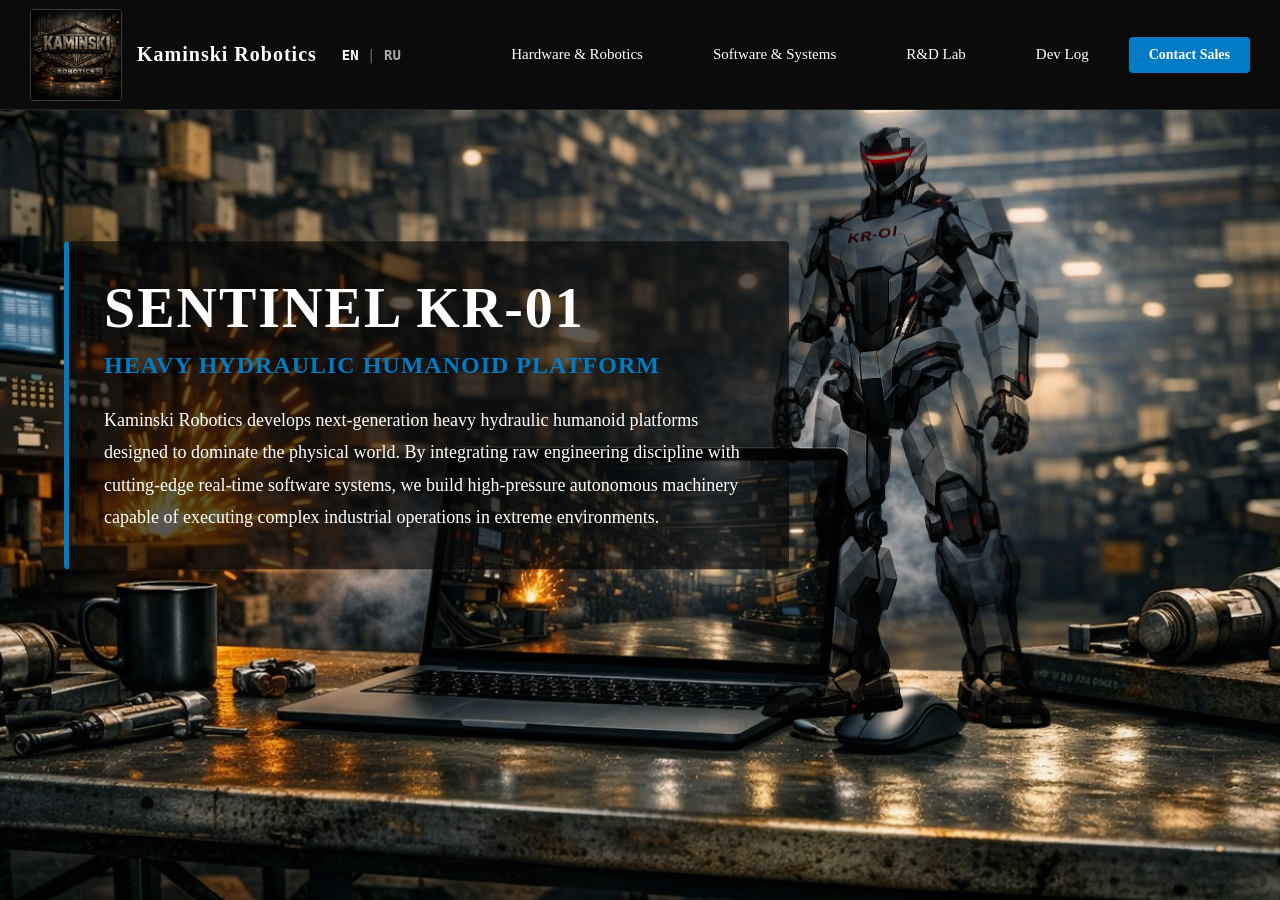
==== commit b8a96cc4: "Add files via upload" ====
--- a/index.html
+++ b/index.html
@@ -34,7 +34,6 @@
   </head>
   <body>
     <div class="top-trigger"></div>
-
     <header>
       <nav class="main-nav">
         <div class="logo-block">
--- a/css/basic.css
+++ b/css/basic.css
@@ -1,6 +1,6 @@
-/* ==========================================
+/* ==========================================================================
    1. БАЗОВЫЕ НАСТРОЙКИ ЭКРАНА И СБРОС ОТСТУПОВ
-   ========================================== */
+   ========================================================================== */
 html,
 body,
 main {
@@ -15,7 +15,7 @@
 
 body {
   background-color: #050505;
-  overflow-x: hidden; /* Жёсткая защита: сайт никогда не будет дёргаться вбок на мобилках */
+  overflow-x: hidden; /* Жёсткая защита от горизонтальной прокрутки на мобилках */
 }
 
 header {
@@ -24,9 +24,9 @@
   padding: 0;
 }
 
-/* ==========================================
-   2. ГЛАВНАЯ ПАНЕЛЬ МЕНЮ KAMINSKI ROBOTICS
-   ========================================== */
+/* ==========================================================================
+   2. ГЛАВНАЯ ПАНЕЛЬ МЕНЮ KAMINSKI ROBOTICS (МОНИТОРЫ И НОУТБУКИ)
+   ========================================================================== */
 .main-nav {
   background-color: #0b0b0b;
   border-bottom: 1px solid #222222;
@@ -36,6 +36,7 @@
   box-sizing: border-box;
   display: flex;
   align-items: center;
+  justify-content: space-between; /* Элементы расходятся по краям */
   padding: 0 30px;
   position: fixed;
   top: 0;
@@ -45,15 +46,15 @@
   transform: translateY(0);
 }
 
+.main-nav.nav-hidden {
+  transform: translateY(-110px);
+}
+
+/* Блок логотипа */
 .logo-block {
   display: flex;
   align-items: center;
   gap: 15px;
-}
-
-.logo-block a,
-.logo-block a:visited {
-  color: #ffffff;
 }
 
 .logo-img {
@@ -61,7 +62,7 @@
   width: 90px;
   object-fit: cover;
   border-radius: 4px;
-  border: 1px solid white;
+  border: 1px solid rgba(255, 255, 255, 0.2);
 }
 
 .logo-text {
@@ -71,20 +72,48 @@
   letter-spacing: 1px;
 }
 
-/* Кнопка-гамбургер: по умолчанию на компьютерах она ПОЛНОСТЬЮ СКРЫТА */
+/* Переключатель языков */
+.lang-switch {
+  color: #666666;
+  font-size: 14px;
+  font-family: monospace;
+  font-weight: bold;
+  margin-left: 25px;
+  user-select: none;
+  white-space: nowrap;
+}
+
+.lang-current {
+  color: #007bc4;
+}
+
+.lang-link {
+  color: #ffffff;
+  text-decoration: none;
+  transition: 0.2s;
+}
+
+.lang-link:hover {
+  color: #d4af37;
+}
+
+/* Кнопка-гамбургер (По умолчанию на ПК скрыта) */
 .hamburger {
   display: none;
   color: #ffffff;
   font-size: 30px;
   cursor: pointer;
   user-select: none;
-}
-
+  margin: 0;
+  padding: 0;
+}
+
+/* Компьютерные ссылки навигации */
 .nav-links {
   display: flex;
+  align-items: center;
   gap: 70px;
-  margin-left: 30px;
-  margin-right: 80px;
+  margin-left: auto; /* Прижимает всё меню и кнопку в правый край */
 }
 
 .nav-links a {
@@ -100,56 +129,167 @@
   color: #d4af37;
 }
 
-/* Синяя кнопка аккуратно встает по центру чуть ниже, 
-     чтобы никогда больше не улетать за правый край экрана! */
+/* Привязанная синяя кнопка */
 .nav-action {
-  width: 100% !important;
-  display: flex !important;
-  align-items: left;
-  justify-content: right !important; /* Центрируем кнопку на второй строчке */
-
-  /* ИСПРАВЛЕНО: Добавляем жесткий правый отступ, который силой сдвинет кнопку влево, 
-       внутрь безопасных границ экрана! */
-  padding-right: 10px !important;
-  box-sizing: border-box !important; /* Защита: отступы не будут раздувать блок наружу */
-
-  margin-top: 8px !important;
-  order: 4 !important;
+  display: flex;
+  align-items: center;
+  margin-left: 40px; /* Фиксированный зазор от ссылок на ПК */
 }
 
 .btn-sales {
   background-color: #007bc4;
   color: #ffffff;
   text-decoration: none;
-  padding: 5px 5px;
+  padding: 10px 20px;
   border-radius: 4px;
   font-weight: 600;
   font-size: 14px;
   transition: 0.3s;
   white-space: nowrap;
+  display: inline-block;
 }
 
 .btn-sales:hover {
   background-color: #005da1;
 }
 
-.top-trigger {
-  position: fixed;
+/* ==========================================================================
+   3. МОНУМЕНТАЛЬНЫЙ ПЕРВЫЙ ЭКРАН, КОНТЕНТ И ПЛЕЕР
+   ========================================================================== */
+.intro-bg {
+  position: absolute;
   top: 0;
   left: 0;
   width: 100%;
-  height: 20px;
-  z-index: 10000;
-  pointer-events: auto;
-}
-
-.main-nav.nav-hidden {
-  transform: translateY(-110px);
-}
-
-/* ==========================================
-   3. МОНУМЕНТАЛЬНЫЙ ПЕРВЫЙ ЭКРАН (ЦЕХ + РОБОТ)
-   ========================================== */
+  height: 100vh;
+  background-image: url(../pfoto/View_01.png);
+  background-size: cover;
+  background-repeat: no-repeat;
+  background-position: center top;
+  z-index: 1;
+}
+
+.intro-robot-layer {
+  position: absolute;
+  top: 110px;
+  right: 5%;
+  width: 45%;
+  height: 80vh;
+  background-image: url(../pfoto/Robot_02.png);
+  background-size: contain;
+  background-repeat: no-repeat;
+  background-position: bottom center;
+  mix-blend-mode: multiply;
+  z-index: 3;
+}
+
+.site-section {
+  position: relative;
+  z-index: 2;
+  width: 100%;
+  min-height: 100vh;
+  display: flex;
+  flex-direction: column;
+  align-items: center;
+  justify-content: center;
+  background-color: #050505;
+  border-bottom: 1px solid #111111;
+  box-sizing: border-box;
+}
+
+#products {
+  margin-top: 100vh;
+}
+
+.site-section + .site-section {
+  margin-top: 100px;
+}
+
+.section-content {
+  width: 100%;
+  max-width: 900px;
+  padding: 40px;
+  text-align: left;
+  box-sizing: border-box;
+}
+
+.section-content h2 {
+  color: #ffffff;
+  font-size: 36px;
+  font-weight: 800;
+  text-transform: uppercase;
+  letter-spacing: 2px;
+  margin-bottom: 30px;
+  border-left: 4px solid #007bc4;
+  padding-left: 15px;
+}
+
+.section-content p {
+  color: #aaaaaa;
+  font-size: 16px;
+  line-height: 1.8;
+  margin-bottom: 25px;
+}
+
+.product-media-gallery {
+  display: flex;
+  flex-direction: column;
+  gap: 30px;
+  margin-top: 50px;
+  width: 100%;
+}
+
+.video-box {
+  background-color: #0b0b0b !important;
+  border: 1px solid #1c1c1c !important;
+  display: flex;
+  flex-direction: column;
+  align-items: center;
+  width: 100%;
+}
+
+.product-video {
+  width: 100%;
+  height: 450px;
+  background-color: #000000;
+  object-fit: contain;
+  border-radius: 4px;
+}
+
+.media-images {
+  display: flex;
+  gap: 20px;
+  width: 100%;
+}
+
+.media-images .media-item {
+  flex: 1;
+  display: flex;
+  flex-direction: column;
+  align-items: center;
+  background-color: #111111;
+  padding: 15px;
+  border-radius: 6px;
+  border: 1px solid #222222;
+  box-sizing: border-box;
+}
+
+.product-thumb {
+  width: 100%;
+  max-height: 500px;
+  background-color: #0b0b0b;
+}
+
+.media-item span {
+  color: #666666;
+  font-size: 13px;
+  text-transform: uppercase;
+  letter-spacing: 1px;
+  margin-top: 10px;
+}
+
+/* ____________________________________________________________________________ */
+
 .intro-bg {
   position: absolute;
   top: 0;
@@ -244,6 +384,7 @@
 /* ==========================================
    5. МЕДИА-ГАЛЕРЕЯ ЧЕРТЕЖЕЙ И ПЛЕЕРА
    ========================================== */
+
 .product-media-gallery {
   display: flex;
   flex-direction: column;
@@ -377,238 +518,6 @@
    7. УМНЫЙ АДАПТИВ ПОД ЛЮБЫЕ ЭКРАНЫ
    ========================================== */
 
-/* ==========================================
-   ТОЧЕЧНАЯ КАЛИБРОВКА ШАПКИ ДЛЯ СМАРТФОНОВ
-   ========================================== */
-
-/* 📱 3. СМАРТФОНЫ СВЕРХКОМПАКТНЫЕ (до 320px) */
-@media (max-width: 320px) {
-  .logo-text {
-    font-size: 11px !important; /* Предельно аккуратный шрифт для старых iPhone */
-    max-width: 100px !important;
-  }
-  .logo-img {
-    height: 38px !important;
-    width: 38px !important;
-  }
-  .hamburger {
-    font-size: 22px !important;
-  }
-  .btn-sales {
-    font-size: 10px !important;
-    padding: 5px 12px !important;
-  }
-  #products {
-    margin-top: 160px !important;
-  }
-}
-
-/* 📱 2. СМАРТФОНЫ БОЛЬШИЕ МОБИЛЬНЫЕ (до 425px) */
-@media (max-width: 425px) {
-  .main-nav {
-    flex-wrap: wrap !important; /* Разрешаем элементам аккуратно группироваться */
-    justify-content: space-between !important;
-    padding: 8px 12px !important;
-  }
-  .logo-block {
-    max-width: 70% !important; /* Логотип занимает свою безопасную левую зону */
-  }
-  .logo-text {
-    font-size: 13px !important;
-    max-width: 120px !important; /* Еще сильнее держим дистанцию от гамбургера */
-  }
-  /* Гамбургер встает четко в правый угол, не прижимаясь к тексту */
-  .hamburger {
-    margin-right: 5px !important;
-    order: 2 !important;
-  }
-  /* Синяя кнопка аккуратно встает по центру чуть ниже, 
-     чтобы никогда больше не улетать за правый край экрана! */
-  .nav-action {
-    width: 100% !important;
-    justify-content: center !important;
-    margin-top: 8px !important;
-    order: 4 !important;
-  }
-  .btn-sales {
-    width: auto !important;
-    text-align: center !important;
-    padding: 6px 16px !important;
-  }
-  /* Опускаем текст продуктов еще ниже, так как мобильное меню стало двухстрочным */
-  #products {
-    margin-top: 170px !important;
-  }
-}
-
-/* 📱 Смартфоны (до 480px) */
-@media (max-width: 480px) {
-  .logo-text {
-    font-size: 14px;
-  }
-  .logo-img {
-    height: 50px;
-    width: 50px;
-  }
-  .main-nav {
-    padding: 10px 15px;
-  }
-  .hamburger {
-    margin-right: 15px;
-  }
-  .btn-sales {
-    padding: 8px 15px;
-    font-size: 12px;
-  }
-  .section-content h2 {
-    font-size: 24px;
-  }
-  .contact-item {
-    font-size: 14px;
-    padding: 12px 15px;
-  }
-}
-
-/* 📱 1. СМАРТФОНЫ СРЕДНИЕ (до 575px) */
-@media (max-width: 575px) {
-  .main-nav {
-    padding: 10px 15px !important;
-    height: auto !important; /* Разрешаем шапке дышать, если элементы перенесутся */
-    min-height: 90px !important;
-  }
-  .logo-text {
-    font-size: 14px !important;
-    max-width: 140px !important; /* Жесткий барьер: текст не налезет на полоски */
-    line-height: 1.2 !important;
-  }
-  .logo-img {
-    height: 45px !important;
-    width: 45px !important;
-  }
-  .hamburger {
-    margin-right: 15px !important;
-    font-size: 26px !important;
-  }
-  .btn-sales {
-    padding: 8px 14px !important;
-    font-size: 11px !important;
-  }
-}
-
-/* 📠 ПЛАНШЕТЫ И СМАРТФОНЫ (до 768px) */
-@media (max-width: 768px) {
-  /* ... ваши остальные настройки меню и гамбургера остаются прежними ... */
-
-  /* ИСПРАВЛЕНО: Эта строчка намертво стирает мешающий текст, 
-     а также саму картинку робота и цеха с экранов мобильных устройств! */
-  .intro-bg,
-  .intro-robot-layer,
-  .intro-content {
-    display: none !important;
-  }
-
-  /* Подтягиваем первый текстовый раздел Products к самому верху, 
-     чтобы сайт на телефоне начинался красиво и сразу под шапкой меню */
-  #products {
-    margin-top: 110px !important;
-  }
-}
-
-/* 📠 Планшеты (до 768px) */
-@media (max-width: 768px) {
-  .main-nav {
-    height: auto;
-    padding: 15px 30px;
-    justify-content: space-between;
-  }
-
-  /* Включаем иконку гамбургера на планшетах и мобилках */
-  .hamburger {
-    display: block;
-    margin-left: 10px;
-    margin-right: 30px;
-  }
-
-  /* Ссылки меню изначально прячутся в красивую мобильную шторку */
-  .nav-links {
-    display: none; /* Скроем для простоты, пока не настроим шторку до конца */
-    width: 100%;
-    order: 3;
-    flex-direction: column;
-    align-items: center;
-    gap: 15px;
-    margin: 15px 0 0 0;
-  }
-
-  /* Эффект выезда меню, когда нажат гамбургер (класс .active добавляется из нашего JS) */
-  .nav-links.active {
-    display: flex;
-  }
-
-  /* Бережно уводим робота на задний план на мелких экранах, чтобы не заслонял заголовок */
-  .intro-robot-layer {
-    width: 70%;
-    height: 60vh;
-    top: auto;
-    bottom: 0;
-    right: 0;
-    opacity: 0.25;
-  }
-
-  /* Картинки чертежей встают в ровную вертикальную ленту */
-  .media-images {
-    flex-direction: column;
-    gap: 20px;
-  }
-
-  .product-video {
-    height: auto;
-    max-height: 350px;
-  }
-}
-
-/* 📠 ПРОМЕЖУТОЧНЫЕ ДИСПЛЕИ И МАЛЕНЬКИЕ ПЛАНШЕТЫ (769px) */
-@media (max-width: 769px) {
-  .main-nav {
-    /* ИСПРАВЛЕНО: Уменьшаем боковые отступы шапки до 20px, чтобы освободить место */
-    padding: 0 20px !important;
-    height: 110px !important;
-  }
-
-  .logo-text {
-    font-size: 16px !important;
-  }
-
-  .logo-img {
-    height: 70px !important; /* Чуть уменьшаем эмблему для экономии места */
-    width: 70px !important;
-  }
-
-  .nav-links {
-    /* ИСПРАВЛЕНО: Резко уменьшаем шаг между ссылками с 70px до 20px, 
-       чтобы они компактно встали по центру и не выталкивали синюю кнопку! */
-    gap: 20px !important;
-    margin-left: auto !important;
-    margin-right: 30px !important; /* Уменьшаем правый зазор перед кнопкой */
-  }
-
-  .btn-sales {
-    padding: 8px 16px !important;
-    font-size: 13px !important; /* Делаем синюю кнопку чуть компактнее */
-  }
-}
-
-/* 💻 Ноутбуки и мониторы чуть меньше обычного (до 1200px) */
-@media (max-width: 1200px) {
-  .nav-links {
-    gap: 40px;
-    margin-right: 40px;
-  }
-  .logo-text {
-    font-size: 18px;
-  }
-}
-
 /* Стили переключателя языков в меню */
 .lang-switch {
   color: #555555;
@@ -635,14 +544,6 @@
   font-weight: bold;
 }
 
-/* Скрытие переключателя на маленьких смартфонах, чтобы не перегружать строку */
-@media (max-width: 425px) {
-  .lang-switch {
-    margin-left: 10px !important;
-    font-size: 12px !important;
-  }
-}
-
 /* ==========================================
    СТИЛИ ДЛЯ МАСШТАБНОГО КОРПОРАТИВНОГО ФУТЕРА
    ========================================== */
@@ -732,18 +633,6 @@
   max-width: 1200px;
   margin-left: auto;
   margin-right: auto;
-}
-
-/* Адаптация подвала под смартфоны */
-@media (max-width: 768px) {
-  .footer-container {
-    flex-direction: column;
-    gap: 30px;
-  }
-  .footer-bottom {
-    flex-direction: column;
-    gap: 10px;
-  }
 }
 
 /* Настройки текстового контейнера на главной картинке */
@@ -825,3 +714,480 @@
   text-transform: uppercase;
   letter-spacing: 1px;
 }
+
+/* ==========================================================================
+   📐 💻 КАСКАДНАЯ ОПТИМИЗАЦИЯ ДЛЯ БОЛЬШИХ ЭКРАНОВ
+   ========================================================================== */
+
+/* 💻 @media (max-width: 1440px) */
+@media (max-width: 1440px) {
+  .main-nav {
+    max-width: 100% !important; /* Твой победный эластичный щит */
+  }
+}
+
+/* 💻 @media (max-width: 1200px) */
+@media (max-width: 1230px) {
+  .nav-links {
+    gap: 30px !important;
+  }
+  .nav-action {
+    margin-left: 30px !important;
+  }
+  .logo-text {
+    font-size: 18px !important;
+  }
+}
+
+/* ==========================================================================
+   📟 5. СРЕДНИЕ ПЛАНШЕТЫ (1024px - 821px) — ВСЁ ЕЩЁ В ОДИН РЯД
+   ========================================================================== */
+@media (max-width: 1080px) and (min-width: 821px) {
+  .main-nav {
+    height: 95px !important;
+    padding: 0 20px !important;
+    flex-wrap: nowrap !important; /* На больших планшетах держим один ряд */
+  }
+  .logo-img {
+    height: 60px !important;
+    width: 60px !important;
+  }
+  .logo-text {
+    font-size: 16px !important;
+  }
+  .nav-links {
+    gap: 20px !important; /* Компактные зазоры, чтобы всё влезло */
+    margin-right: 20px !important;
+  }
+  .nav-links a {
+    font-size: 13px !important;
+  }
+  .nav-action {
+    width: auto !important;
+    margin-top: 0 !important;
+  }
+  .btn-sales {
+    padding: 6px 14px !important;
+    font-size: 12px !important;
+  }
+  #products {
+    margin-top: 100vh !important;
+  }
+  .lang-switch {
+    color: #666666;
+    font-size: 14px;
+    font-family: monospace;
+    font-weight: bold;
+    margin-right: 25px !important; /* 🔥 НАШ ТОЧЕЧНЫЙ ИСПРАВИТЕЛЬ: оттолкнет ссылки вправо на 20 пикселей */
+  }
+}
+
+/* ==========================================================================
+   📟 6. ТОЧКА ИДЕАЛЬНОГО ПЕРЕХОДА (821px) — ТОТАЛЬНЫЙ ОДНОРЯДНЫЙ МОНОЛИТ
+   ========================================================================== */
+@media (max-width: 860px) {
+  /* Жёстко запрещаем шапке биться на этажи. Держим чистый компактный ряд */
+  .main-nav {
+    flex-wrap: nowrap !important; /* Никаких переносов строк! */
+    flex-direction: row !important;
+    justify-content: space-between !important;
+    align-items: center !important;
+    height: 85px !important; /* Аккуратная фиксированная высота */
+    padding: 0 15px !important;
+    gap: 10px !important;
+    box-sizing: border-box !important;
+  }
+
+  /* Логотип и эмблема (Компактный размер) */
+  .logo-img {
+    height: 50px !important;
+    width: 50px !important;
+  }
+
+  .logo-text {
+    font-size: 14px !important;
+    white-space: nowrap !important;
+    display: inline-block !important; /* Имя компании гордо горит на экране */
+  }
+
+  /* Переключатель языков: аккуратно сидит в общем ряду */
+  .lang-switch {
+    font-size: 13px !important;
+    display: inline-block !important;
+    margin: 0 5px !important;
+    white-space: nowrap !important;
+    width: auto !important;
+    order: unset !important;
+  }
+
+  /* Правый блок управления: собираем гамбургер и кнопку вместе */
+  /* Гамбургер встаёт перед кнопкой или после неё в зависимости от естественного порядка */
+  .hamburger {
+    display: inline-block !important;
+    font-size: 24px !important;
+    color: #ffffff !important;
+    cursor: pointer !important;
+    order: 4 !important; /* Уводим в самый правый угол */
+    margin: 0 0 0 5px !important;
+  }
+
+  /* Длинные ссылки улетают в мобильную шторку */
+  .nav-links {
+    display: none !important;
+    width: 100% !important;
+    flex-direction: column !important;
+    gap: 15px !important;
+    background-color: #0b0b0b !important;
+    position: absolute !important;
+    top: 85px !important; /* Выезжает строго под обрез новой шапки */
+    left: 0 !important;
+    padding: 20px 0 !important;
+    border-bottom: 1px solid #222222 !important;
+    z-index: 9998 !important;
+    margin: 0 !important;
+  }
+
+  .nav-links.active {
+    display: flex !important;
+  }
+
+  /* СИНЯЯ КНОПКА: Садится в один ряд, аккуратно поджимаясь к гамбургеру */
+  .nav-action {
+    width: auto !important; /* Отменяем раздувание на всю строку */
+    display: flex !important;
+    align-items: center !important;
+    justify-content: flex-end !important;
+    margin-left: auto !important; /* Сама силой отталкивается к правому краю к гамбургеру */
+    margin-top: 0px !important;
+    order: 3 !important; /* Стоит прямо перед гамбургером */
+  }
+
+  .btn-sales {
+    font-size: 11px !important;
+    padding: 6px 12px !important;
+    text-transform: uppercase !important;
+    letter-spacing: 0.5px !important;
+    white-space: nowrap !important;
+    display: inline-block !important;
+    width: auto !important;
+  }
+
+  /* ОТСТУП КОНТЕНТА: Возвращаем стандартный аккуратный зазор под шапкой */
+  .site-section,
+  #hardware.site-section,
+  #research.site-section,
+  #software.site-section,
+  #contacts.site-section {
+    margin-top: 100px !important;
+    padding-top: 10px !important;
+  }
+}
+
+/* 📟 @media (max-width: 760px) */
+@media (max-width: 760px) {
+  .main-nav {
+    height: 130px !important;
+  }
+  .logo-img {
+    height: 50px !important;
+    width: 50px !important;
+  }
+  .logo-text {
+    font-size: 14px !important;
+  }
+  .nav-links {
+    gap: 12px !important;
+  }
+  .nav-links a {
+    font-size: 13px !important;
+  }
+}
+
+/* ==========================================================================
+   📱 МОБИЛЬНЫЙ КОНТУР И ТВОЙ SAMSUNG S24 ULTRA
+   ========================================================================== */
+
+/* 📱 @media (max-width: 575px) */
+@media (max-width: 575px) {
+  .main-nav {
+    height: 125px !important;
+    padding: 8px 12px !important;
+  }
+  .logo-img {
+    height: 45px !important;
+    width: 45px !important;
+  }
+  .logo-text {
+    max-width: 130px !important;
+    line-height: 1.2 !important;
+  }
+  .nav-links {
+    gap: 8px !important;
+  }
+  .nav-links a {
+    font-size: 12px !important;
+  }
+  .btn-sales {
+    padding: 6px 12px !important;
+    font-size: 11px !important;
+  }
+}
+
+/* 📱 @media (max-width: 480px) */
+@media (max-width: 480px) {
+  .main-nav {
+    height: 120px !important;
+  }
+  .logo-text {
+    font-size: 13px !important;
+  }
+  .nav-links a {
+    font-size: 11px !important;
+  }
+}
+
+/* 📱 @media (max-width: 425px) (Специфика Твоего Samsung Ultra) */
+@media (max-width: 425px) {
+  .main-nav {
+    height: 115px !important;
+    gap: 3px !important;
+  }
+  /* СКРЫВАЕМ ТЕКСТ НАЗВАНИЯ ДЛЯ ИДЕАЛЬНОГО ОТОБРАЖЕНИЯ НА МОБИЛКАХ */
+  .logo-text {
+    display: none !important;
+  }
+  .logo-img {
+    height: 40px !important;
+    width: 40px !important;
+  }
+  .nav-links {
+    gap: 6px !important;
+  }
+  .nav-links a {
+    font-size: 10.5px !important;
+  }
+  .btn-sales {
+    padding: 5px 10px !important;
+    font-size: 10px !important;
+  }
+  /* Переводим плеер в эластичные 16:9 и вытягиваем чертежи в ленту */
+  .product-video {
+    height: auto !important;
+    max-height: 230px !important;
+  }
+  .media-images {
+    flex-direction: column !important;
+    gap: 15px !important;
+  }
+}
+
+/* ==========================================================================
+   📟 6. СРЕДНИЕ ЭКРАНЫ И ПЛАНШЕТЫ (821px - 456px) — ИДЕАЛЬНЫЙ ОДНОРЯДНЫЙ МОНОЛИТ
+   ========================================================================== */
+@media (max-width: 821px) and (min-width: 456px) {
+  .main-nav {
+    flex-wrap: nowrap !important; /* Строго один ряд! */
+    flex-direction: row !important;
+    justify-content: space-between !important;
+    align-items: center !important;
+    height: 85px !important;
+    padding: 0 20px !important;
+    gap: 12px !important;
+    box-sizing: border-box !important;
+  }
+
+  .logo-img {
+    height: 50px !important;
+    width: 50px !important;
+  }
+
+  .logo-text {
+    font-size: 14px !important;
+    white-space: nowrap !important;
+    display: inline-block !important;
+  }
+
+  .lang-switch {
+    font-size: 13px !important;
+    display: inline-block !important;
+    margin: 0 10px !important;
+    white-space: nowrap !important;
+  }
+
+  .hamburger {
+    display: inline-block !important;
+    font-size: 24px !important;
+    color: #ffffff !important;
+    order: 4 !important;
+    margin-left: 10px !important;
+  }
+
+  .nav-links {
+    display: none !important;
+    width: 100% !important;
+    flex-direction: column !important;
+    gap: 15px !important;
+    background-color: #0b0b0b !important;
+    position: absolute !important;
+    top: 85px !important;
+    left: 0 !important;
+    padding: 20px 0 !important;
+    border-bottom: 1px solid #222222 !important;
+    z-index: 9998 !important;
+    margin: 0 !important;
+  }
+
+  .nav-links.active {
+    display: flex !important;
+  }
+
+  .nav-action {
+    width: auto !important;
+    display: flex !important;
+    align-items: center !important;
+    margin-left: auto !important;
+    margin-top: 0px !important;
+    order: 3 !important;
+  }
+
+  .btn-sales {
+    font-size: 11px !important;
+    padding: 6px 14px !important;
+    text-transform: uppercase !important;
+    letter-spacing: 0.5px !important;
+    white-space: nowrap !important;
+  }
+
+  .site-section,
+  #hardware.site-section,
+  #research.site-section,
+  #software.site-section,
+  #contacts.site-section {
+    margin-top: 100px !important;
+    padding-top: 10px !important;
+  }
+}
+
+/* ==========================================================================
+   📱 7. СМАРТФОНЫ ДО 455px — КНОПКА ЗАБЛАГОВРЕМЕННО УХОДИТ ВНИЗ
+   ========================================================================== */
+@media (max-width: 490px) {
+  .main-nav {
+    flex-wrap: wrap !important; /* Автоматика включает два этажа раньше */
+    height: 115px !important;
+    padding: 10px 15px !important;
+    box-sizing: border-box !important;
+  }
+
+  .logo-img {
+    height: 40px !important;
+    width: 40px !important;
+  }
+
+  .logo-text {
+    display: none !important; /* Убираем текст, полностью разгружая шапку */
+  }
+
+  .lang-switch {
+    font-size: 12px !important;
+  }
+
+  .hamburger {
+    display: inline-block !important;
+    font-size: 22px !important;
+    color: #ffffff !important;
+    order: 2 !important;
+  }
+
+  .nav-links {
+    display: none !important;
+    width: 100% !important;
+    flex-direction: column !important;
+    gap: 15px !important;
+    background-color: #0b0b0b !important;
+    position: absolute !important;
+    top: 115px !important;
+    left: 0 !important;
+    padding: 20px 0 !important;
+    border-bottom: 1px solid #222222 !important;
+    z-index: 9998 !important;
+    margin: 0 !important;
+  }
+
+  .nav-links.active {
+    display: flex !important;
+  }
+
+  /* Кнопка мягко и безопасно уходит вниз строго по центру */
+  .nav-action {
+    width: 100% !important;
+    justify-content: center !important;
+    margin-left: 0 !important;
+    margin-top: 10px !important;
+    order: 4 !important;
+  }
+
+  .btn-sales {
+    font-size: 10px !important;
+    padding: 6px 12px !important;
+    text-transform: uppercase !important;
+    letter-spacing: 0.5px !important;
+    white-space: nowrap !important;
+    display: inline-block !important;
+    width: auto !important;
+  }
+
+  .product-video {
+    height: auto !important;
+    max-height: 230px !important;
+  }
+
+  .media-images {
+    flex-direction: column !important;
+    gap: 15px !important;
+  }
+
+  .site-section,
+  #hardware.site-section,
+  #research.site-section,
+  #software.site-section,
+  #contacts.site-section {
+    margin-top: 130px !important;
+    padding-top: 10px !important;
+  }
+
+  .section-content {
+    padding-left: 15px !important;
+    padding-right: 15px !important;
+  }
+
+  .contact-item {
+    padding: 12px 15px !important;
+    font-size: 14px !important;
+  }
+}
+
+/* 📱 @media (max-width: 320px) (Предельно узкие экраны) */
+@media (max-width: 320px) {
+  .main-nav {
+    height: 110px !important;
+    padding: 6px 6px !important;
+  }
+  .logo-img {
+    height: 34px !important;
+    width: 34px !important;
+  }
+  .lang-switch {
+    font-size: 11px !important;
+  }
+  .nav-links {
+    gap: 4px !important;
+  }
+  .nav-links a {
+    font-size: 9.5px !important;
+  }
+  .btn-sales {
+    padding: 4px 8px !important;
+    font-size: 9.5px !important;
+  }
+}
